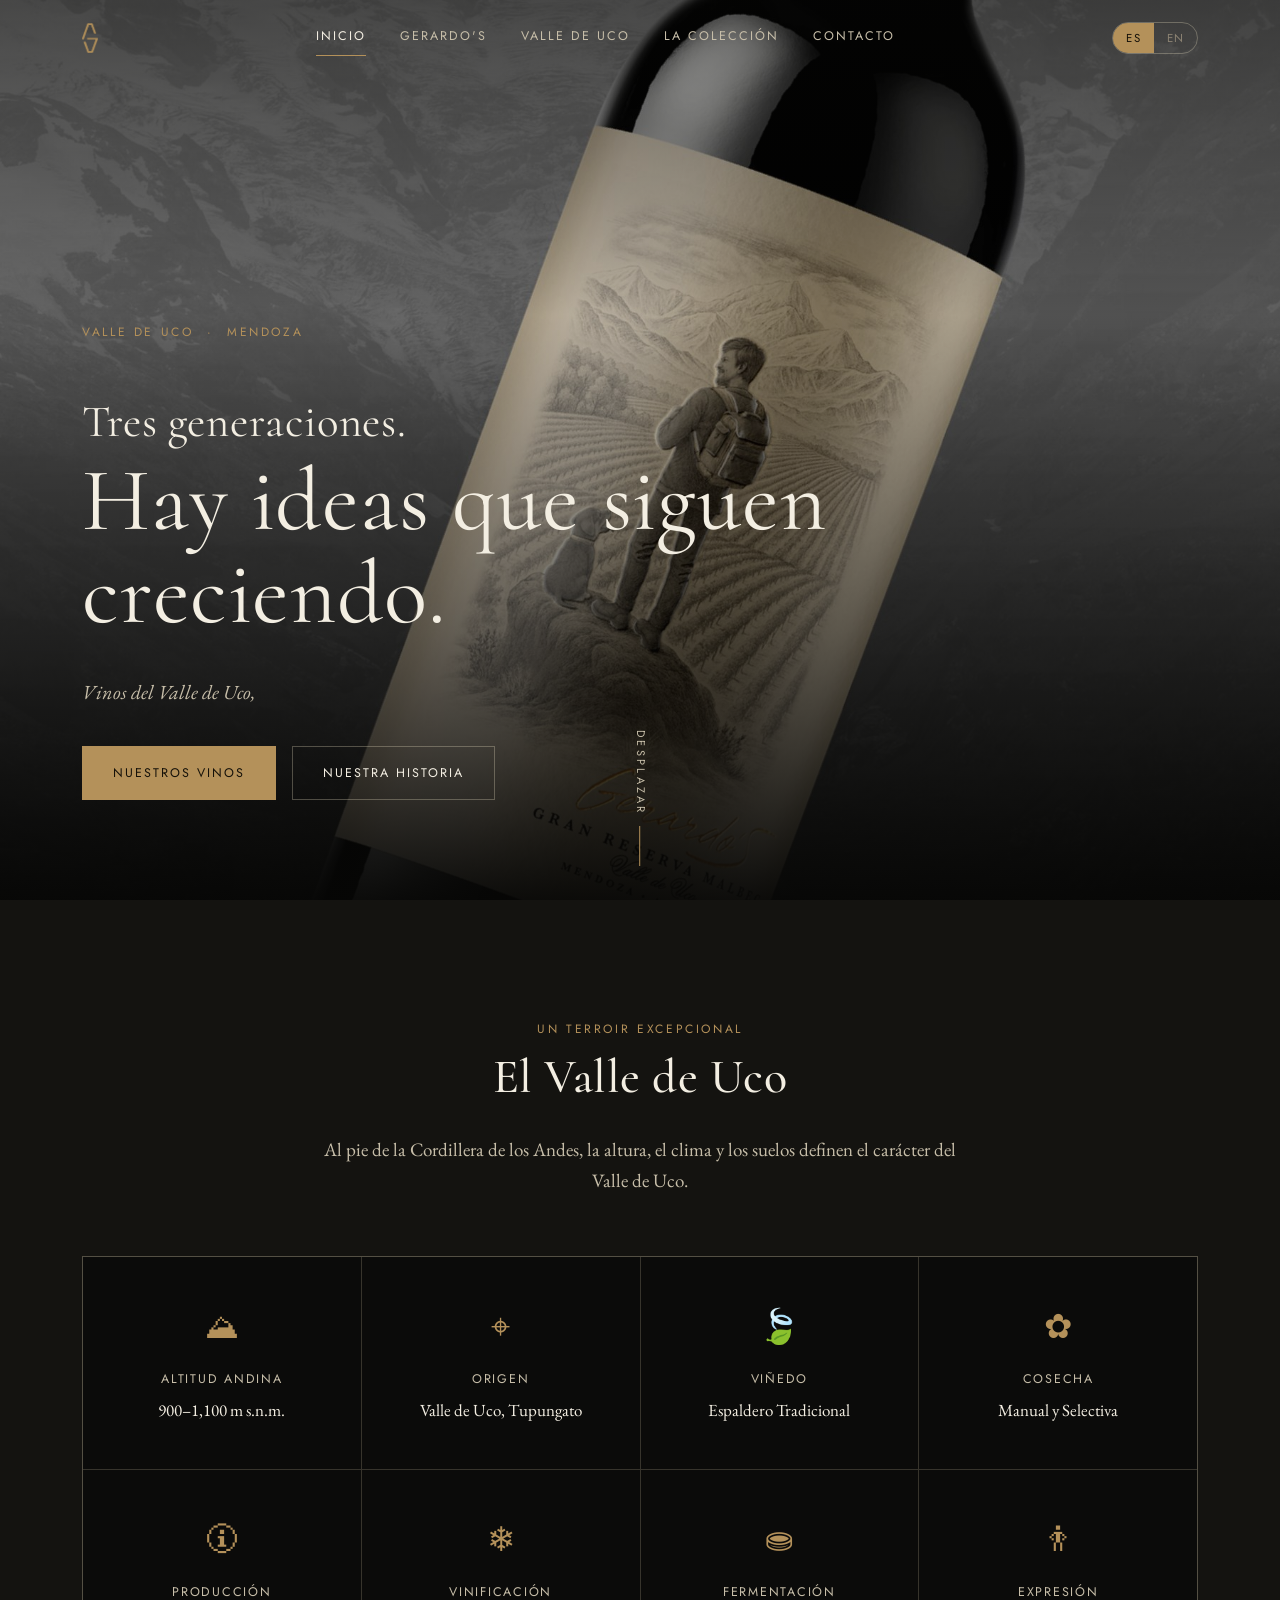
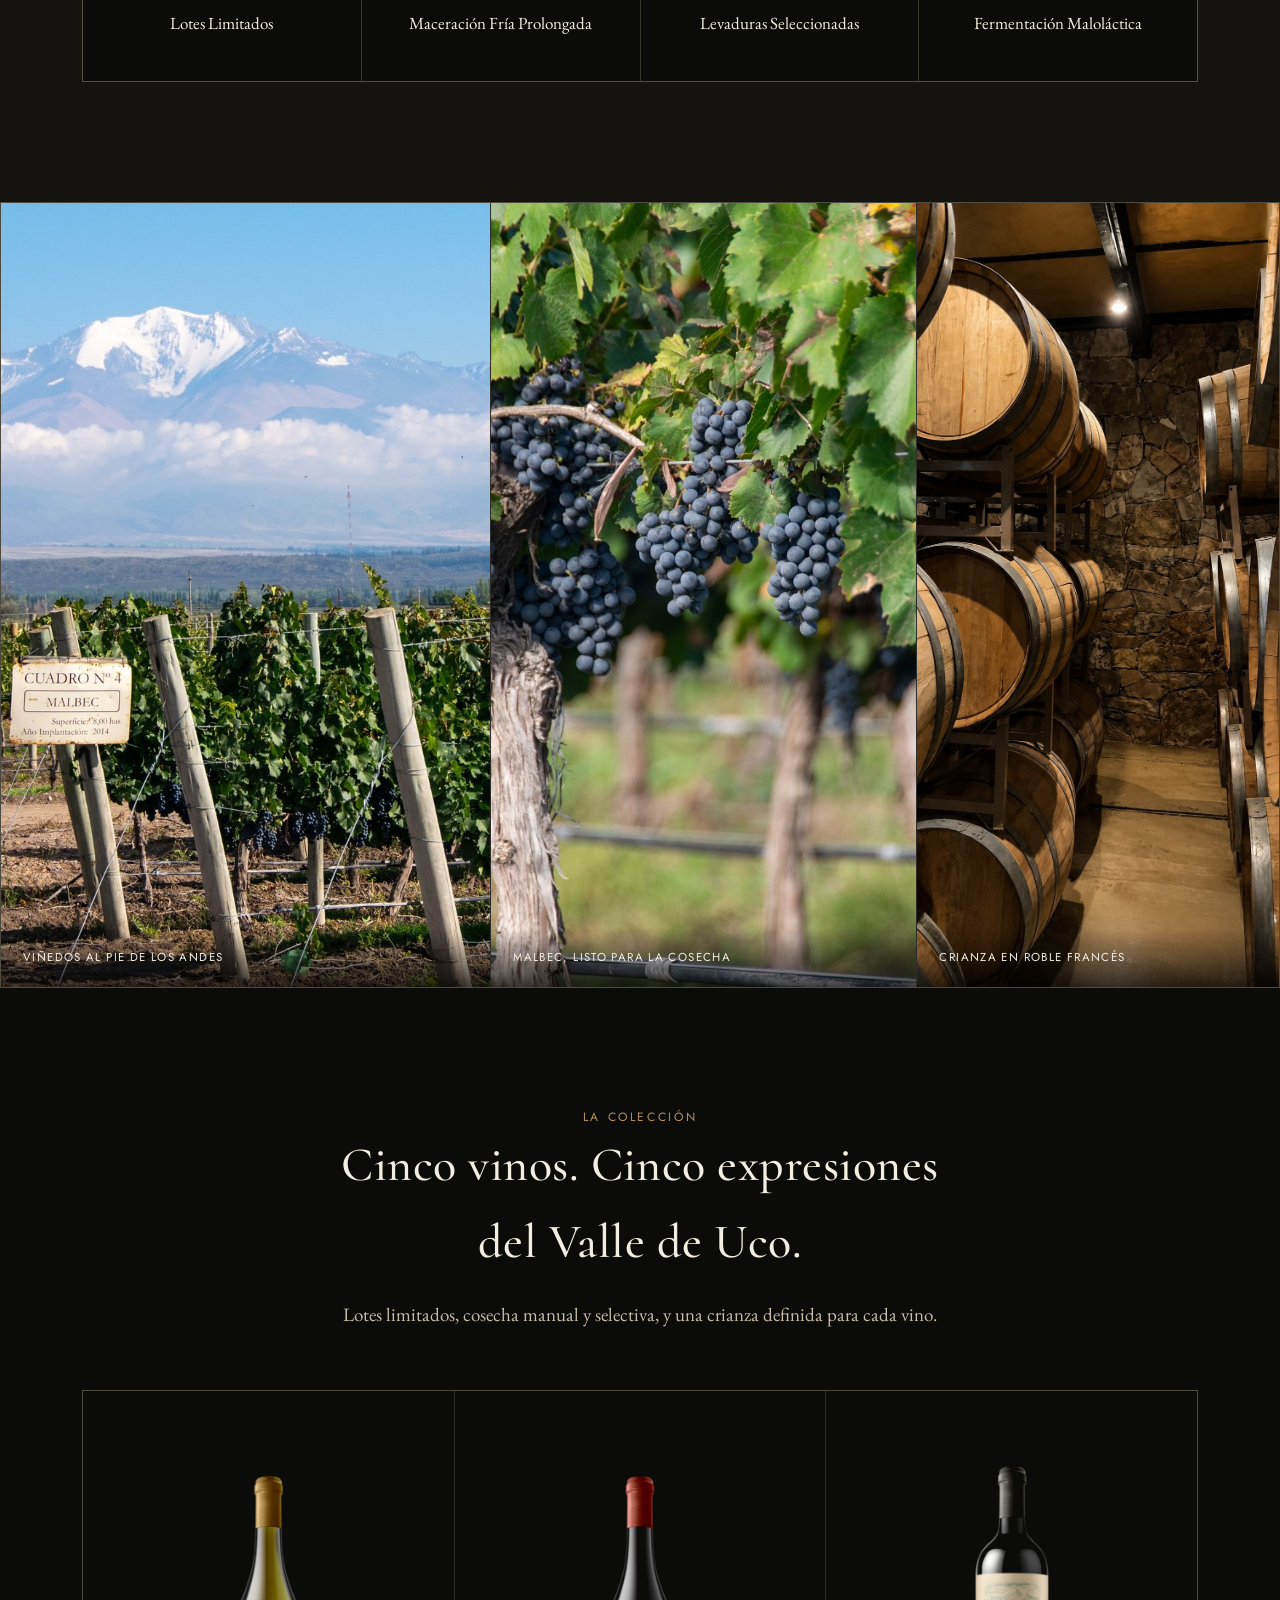
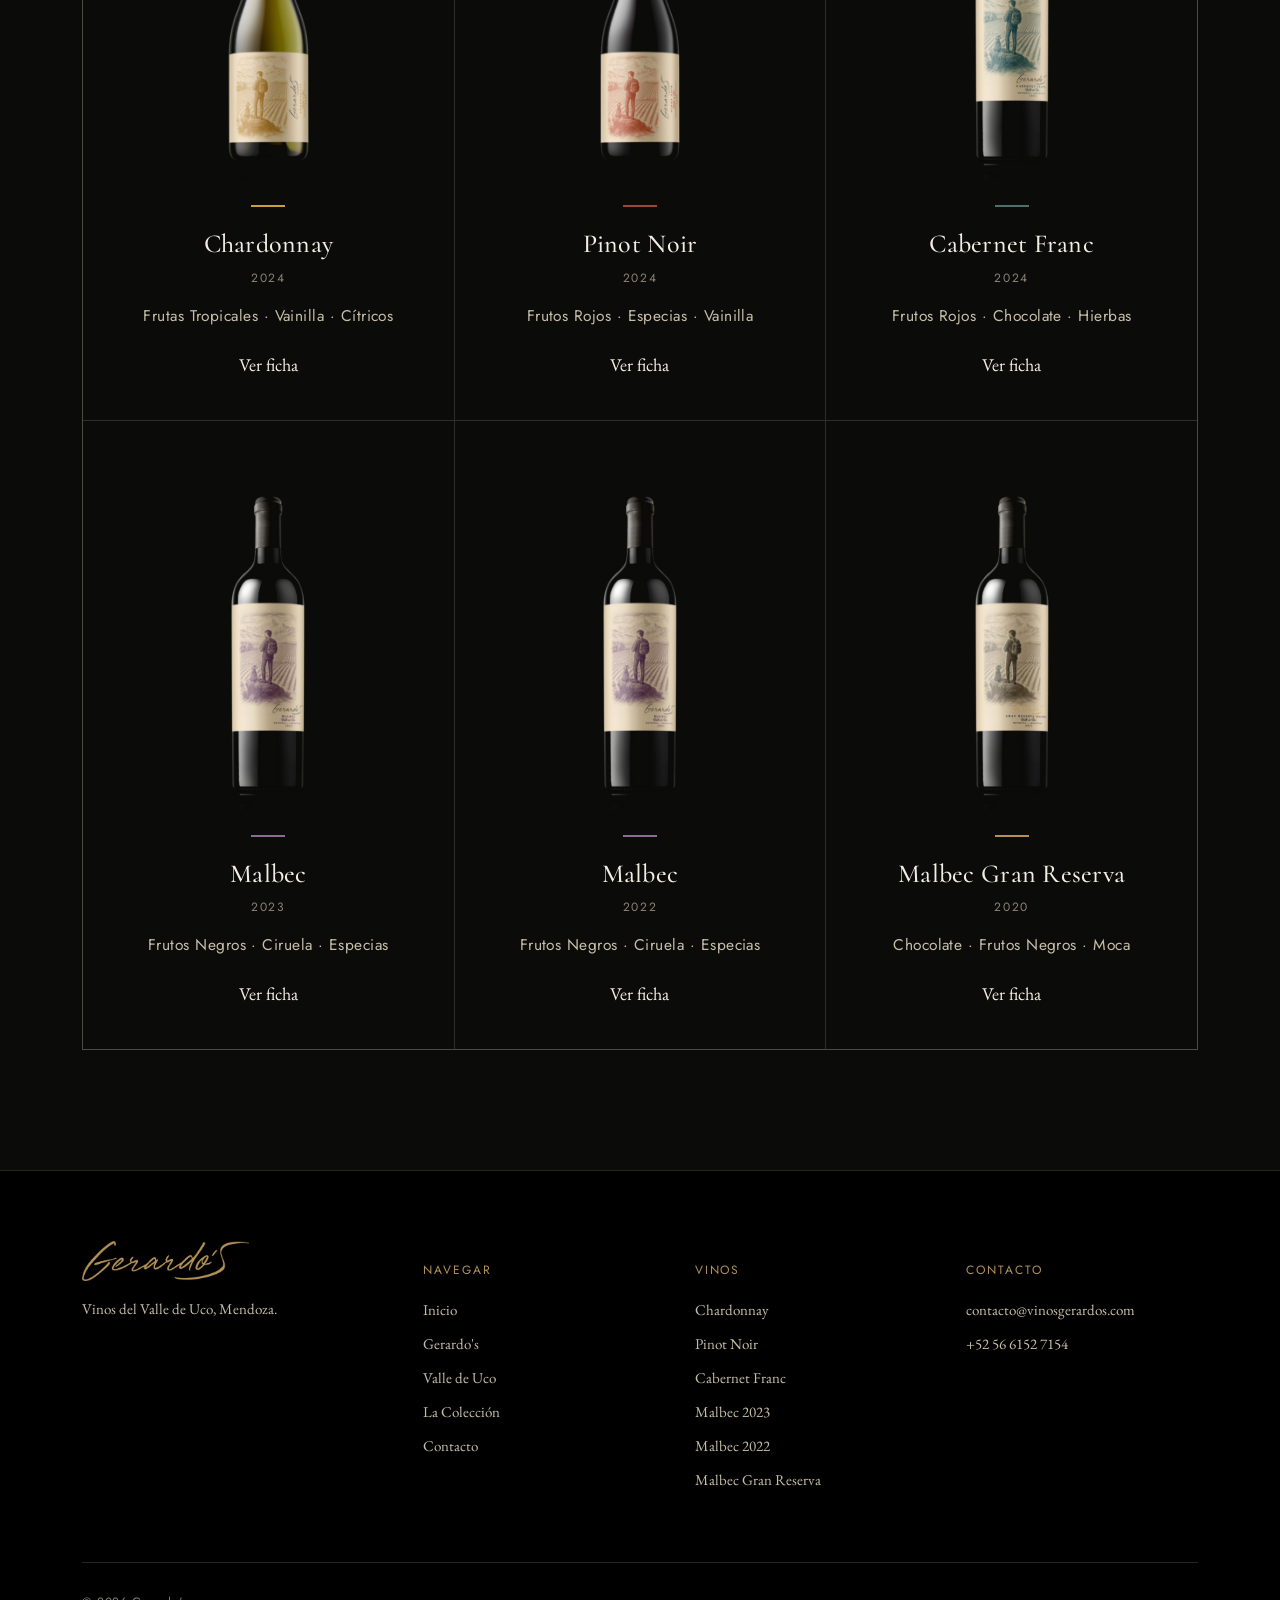
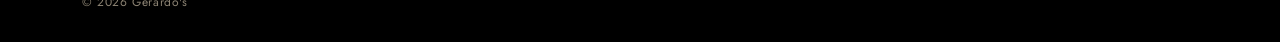
==== index.html @ 0a699796 "add shop" ====
<!DOCTYPE html>
<html lang="es" data-lang="es">
<head>
<meta charset="UTF-8">
<meta name="viewport" content="width=device-width, initial-scale=1.0">
<title data-title-es="Gerardo's — Vinos de Valle de Uco, Mendoza" data-title-en="Gerardo's — Uco Valley Wines, Mendoza">Gerardo's — Vinos de Valle de Uco, Mendoza</title>
<meta name="description" content="Gerardo's — vinos de alta gama del Valle de Uco, Mendoza, Argentina. Tres generaciones, una misma tierra.">
<link rel="preconnect" href="https://fonts.googleapis.com">
<link rel="stylesheet" href="assets/css/style.css">
</head>
<body>

<header class="site-header">
  <div class="container">
    <a href="index.html" class="brand">
      <img src="assets/img/logo_mark_gold.png" alt="Gerardo's" class="brand-mark">
    </a>
    <nav class="primary">
      <a href="index.html" class="active" data-es>Inicio</a><a href="index.html" class="active" data-en>Home</a>
      <a href="historia.html" data-es>Gerardo's</a><a href="historia.html" data-en>Gerardo's</a>
      <a href="index.html#valle-de-uco" data-es>Valle de Uco</a><a href="index.html#valle-de-uco" data-en>Uco Valley</a>
      <a href="vinos.html" data-es>La Colecci&oacute;n</a><a href="vinos.html" data-en>The Collection</a>
      <a href="contacto.html" data-es>Contacto</a><a href="contacto.html" data-en>Contact</a>
    </nav>
    <div class="nav-right">
      <div class="lang-toggle">
        <button data-set="es">ES</button>
        <button data-set="en">EN</button>
      </div>
      <button class="menu-toggle" aria-label="Menu">&#9776;</button>
    </div>
  </div>
</header>

<section class="hero">
  <img class="hero-bg" src="assets/img/hero_bottle.jpg" alt="Gerardo's Gran Reserva Malbec, Valle de Uco">
  <div class="container hero-content">
    <div class="eyebrow">Valle de Uco &nbsp;&middot;&nbsp; Mendoza</div>
    <h1 data-es><span class="h1-lead">Tres generaciones.</span><br>Hay ideas que siguen creciendo.</h1>
    <h1 data-en><span class="h1-lead">Three generations.</span><br>Ideas that Live On.</h1>
    <p class="lede" data-es>Vinos del Valle de Uco,</p>
    <p class="lede" data-en>Wines from the Uco Valley, shaped at the foot of the Andes.</p>
    <div class="hero-actions">
      <a href="vinos.html" class="btn btn-gold"><span data-es>Nuestros Vinos</span><span data-en>Our Wines</span></a>
      <a href="historia.html" class="btn"><span data-es>Nuestra Historia</span><span data-en>Our Story</span></a>
    </div>
  </div>
  <div class="scroll-cue" data-es>Desplazar</div>
  <div class="scroll-cue" data-en>Scroll</div>
</section>

<section class="dark-panel section-pad" id="valle-de-uco">
  <div class="container">
    <div class="section-head reveal">
      <div class="eyebrow" data-es>Un terroir excepcional</div>
      <div class="eyebrow" data-en>An exceptional terroir</div>
      <h2 data-es>El Valle de Uco</h2>
      <h2 data-en>The Uco Valley</h2>
      <p data-es>Al pie de la Cordillera de los Andes, la altura, el clima y los suelos definen el car&aacute;cter del Valle de Uco.</p>
      <p data-en>At the foot of the Andes, altitude, climate, and soil define the character of the Uco Valley.</p>
    </div>
    <div class="terroir-grid reveal">
      <div class="terroir-item">
        <div class="ic">&#9968;</div>
        <h4 data-es>Altitud Andina</h4><h4 data-en>Altitude</h4>
        <p>900&ndash;1,100 <span data-es>m s.n.m.</span><span data-en>m a.s.l.</span></p>
      </div>
      <div class="terroir-item">
        <div class="ic">&#8982;</div>
        <h4 data-es>Origen</h4><h4 data-en>Origin</h4>
        <p>Valle de Uco, Tupungato</p>
      </div>
      <div class="terroir-item">
        <div class="ic">&#127811;</div>
        <h4 data-es>Vi&ntilde;edo</h4><h4 data-en>Vineyard</h4>
        <p data-es>Espaldero Tradicional</p><p data-en>Traditional Trellis</p>
      </div>
      <div class="terroir-item">
        <div class="ic">&#10047;</div>
        <h4 data-es>Cosecha</h4><h4 data-en>Harvest</h4>
        <p data-es>Manual y Selectiva</p><p data-en>Hand Harvested Single vineyard</p>
      </div>
      <div class="terroir-item">
        <div class="ic">&#128712;</div>
        <h4 data-es>Producci&oacute;n</h4><h4 data-en>Production</h4>
        <p data-es>Lotes Limitados</p><p data-en>Limited Production</p>
      </div>
      <div class="terroir-item">
        <div class="ic">&#10052;</div>
        <h4 data-es>Vinificaci&oacute;n</h4><h4 data-en>Vinification</h4>
        <p data-es>Maceraci&oacute;n Fr&iacute;a Prolongada</p><p data-en>Extended Cold Maceration</p>
      </div>
      <div class="terroir-item">
        <div class="ic">&#9922;</div>
        <h4 data-es>Fermentaci&oacute;n</h4><h4 data-en>Fermentation</h4>
        <p data-es>Levaduras Seleccionadas</p><p data-en>Selected Yeasts</p>
      </div>
      <div class="terroir-item">
        <div class="ic">&#128713;</div>
        <h4 data-es>Expresi&oacute;n</h4><h4 data-en>Winemaking</h4>
        <p data-es>Fermentaci&oacute;n Malol&aacute;ctica</p><p data-en>Full Malolactic Fermentation</p>
      </div>
    </div>
  </div>
</section>

<section class="gallery-strip reveal">
  <figure>
    <img src="assets/img/gallery_vineyard.jpg" alt="Viñedos al pie de los Andes, Gerardo's">
    <figcaption data-es>Vi&ntilde;edos al pie de los Andes</figcaption>
    <figcaption data-en>Vineyards at the foot of the Andes</figcaption>
  </figure>
  <figure>
    <img src="assets/img/vineyard_grapes.jpg" alt="Malbec, listo para la cosecha, Gerardo's">
    <figcaption data-es>Malbec, listo para la cosecha</figcaption>
    <figcaption data-en>Malbec, ready for harvest</figcaption>
  </figure>
  <figure>
    <img src="assets/img/gallery_barrels.jpg" alt="Crianza en roble francés, Gerardo's">
    <figcaption data-es>Crianza en roble franc&eacute;s</figcaption>
    <figcaption data-en>Aged in French oak</figcaption>
  </figure>
</section>

<section class="section-pad">
  <div class="container">
    <div class="section-head reveal">
      <div class="eyebrow" data-es>La colecci&oacute;n</div>
      <div class="eyebrow" data-en>The collection</div>
      <h2 data-es>Cinco vinos. Cinco expresiones del Valle de Uco.</h2>
      <h2 data-en>Five wines. Five expressions of the Uco Valley.</h2>
      <p data-es>Lotes limitados, cosecha manual y selectiva, y una crianza definida para cada vino.</p>
      <p data-en>Limited lots, hand-selected harvest, and aging defined for each wine.</p>
    </div>

    <div class="wine-grid reveal">
      <a href="chardonnay.html" class="wine-card">
        <img src="assets/img/bottle_chardonnay.jpg" alt="Chardonnay">
        <div class="accent" style="background:var(--chardonnay);"></div>
        <h3>Chardonnay</h3>
        <div class="vintage">2024</div>
        <p class="notes" data-es>Frutas Tropicales &middot; Vainilla &middot; C&iacute;tricos</p>
        <p class="notes" data-en>Tropical Fruits &middot; Vanilla &middot; Citrus</p>
        <span class="link" data-es>Ver ficha</span><span class="link" data-en>View wine</span>
      </a>
      <a href="pinot-noir.html" class="wine-card">
        <img src="assets/img/bottle_pinot.jpg" alt="Pinot Noir">
        <div class="accent" style="background:var(--pinot);"></div>
        <h3>Pinot Noir</h3>
        <div class="vintage">2024</div>
        <p class="notes" data-es>Frutos Rojos &middot; Especias &middot; Vainilla</p>
        <p class="notes" data-en>Red Fruits &middot; Spice &middot; Vanilla</p>
        <span class="link" data-es>Ver ficha</span><span class="link" data-en>View wine</span>
      </a>
      <a href="cabernet-franc.html" class="wine-card">
        <img src="assets/img/bottle_cabfranc.jpg" alt="Cabernet Franc">
        <div class="accent" style="background:var(--cabfranc);"></div>
        <h3>Cabernet Franc</h3>
        <div class="vintage">2024</div>
        <p class="notes" data-es>Frutos Rojos &middot; Chocolate &middot; Hierbas</p>
        <p class="notes" data-en>Red Fruits &middot; Chocolate &middot; Herbs</p>
        <span class="link" data-es>Ver ficha</span><span class="link" data-en>View wine</span>
      </a>
      <a href="malbec.html" class="wine-card">
        <img src="assets/img/bottle_malbec.jpg" alt="Malbec">
        <div class="accent" style="background:var(--malbec);"></div>
        <h3>Malbec</h3>
        <div class="vintage">2023</div>
        <p class="notes" data-es>Frutos Negros &middot; Ciruela &middot; Especias</p>
        <p class="notes" data-en>Dark Fruit &middot; Plum &middot; Spice</p>
        <span class="link" data-es>Ver ficha</span><span class="link" data-en>View wine</span>
      </a>
      <a href="malbec-2022.html" class="wine-card">
        <img src="assets/img/bottle_malbec.jpg" alt="Malbec 2022">
        <div class="accent" style="background:var(--malbec);"></div>
        <h3>Malbec</h3>
        <div class="vintage">2022</div>
        <p class="notes" data-es>Frutos Negros &middot; Ciruela &middot; Especias</p>
        <p class="notes" data-en>Dark Fruit &middot; Plum &middot; Spice</p>
        <span class="link" data-es>Ver ficha</span><span class="link" data-en>View wine</span>
      </a>
      <a href="malbec-gran-reserva.html" class="wine-card">
        <img src="assets/img/bottle_granreserva.jpg" alt="Malbec Gran Reserva">
        <div class="accent" style="background:var(--granreserva);"></div>
        <h3>Malbec Gran Reserva</h3>
        <div class="vintage">2020</div>
        <p class="notes" data-es>Chocolate &middot; Frutos Negros &middot; Moca</p>
        <p class="notes" data-en>Chocolate &middot; Dark Fruit &middot; Mocha</p>
        <span class="link" data-es>Ver ficha</span><span class="link" data-en>View wine</span>
      </a>
    </div>
  </div>
</section>

<footer>
  <div class="container">
    <div class="footer-grid">
      <div>
        <div class="footer-brand"><img src="assets/img/logo_wordmark_gold.png" alt="Gerardo's"></div>
        <p data-es>Vinos del Valle de Uco, Mendoza.</p>
        <p data-en>Wines from the Uco Valley, Mendoza.</p>
      </div>
      <div>
        <h5 data-es>Navegar</h5><h5 data-en>Navigate</h5>
        <a href="index.html" data-es>Inicio</a><a href="index.html" data-en>Home</a>
        <a href="historia.html" data-es>Gerardo's</a><a href="historia.html" data-en>Gerardo's</a>
        <a href="index.html#valle-de-uco" data-es>Valle de Uco</a><a href="index.html#valle-de-uco" data-en>Uco Valley</a>
        <a href="vinos.html" data-es>La Colecci&oacute;n</a><a href="vinos.html" data-en>The Collection</a>
        <a href="contacto.html" data-es>Contacto</a><a href="contacto.html" data-en>Contact</a>
      </div>
      <div>
        <h5 data-es>Vinos</h5><h5 data-en>Wines</h5>
        <a href="chardonnay.html">Chardonnay</a>
        <a href="pinot-noir.html">Pinot Noir</a>
        <a href="cabernet-franc.html">Cabernet Franc</a>
        <a href="malbec.html">Malbec 2023</a>
        <a href="malbec-2022.html">Malbec 2022</a>
        <a href="malbec-gran-reserva.html">Malbec Gran Reserva</a>
      </div>
      <div>
        <h5 data-es>Contacto</h5><h5 data-en>Contact</h5>
        <a href="mailto:contacto@vinosgerardos.com">contacto@vinosgerardos.com</a>
        <a href="tel:+525661527154">+52 56 6152 7154</a>
      </div>
    </div>
    <div class="footer-bottom">
      <span data-es>&copy; 2026 Gerardo's</span>
      <span data-en>&copy; 2026 Gerardo's</span>
    </div>
  </div>
</footer>

<script src="assets/js/main.js"></script>
</body>
</html>
---- assets/css/style.css ----
/* ============================================================
   GERARDO'S — stylesheet
   Tokens
   Background   #0B0B0A  (warm near-black)
   Panel        #141310  (raised panel / cards)
   Line         rgba(232,220,192,.16)
   Cream label  #E9DEC2
   Text hi      #F3EEE2
   Text mid     #C7BEA9
   Text low     #8B8272
   Gold accent  #B4915A
   Varietal accents:
     malbec      #8A6C93
     cabfranc    #4F6F6C
     granreserva #8C8672
     pinot       #9B4638
     chardonnay  #C7A233
   ============================================================ */

@import url('https://fonts.googleapis.com/css2?family=Cormorant:ital,wght@0,300;0,400;0,500;0,600;1,400&family=Cormorant+SC:wght@500;600&family=EB+Garamond:ital,wght@0,400;0,500;1,400&family=Jost:wght@300;400;500&display=swap');

:root{
  --bg:#0B0B0A;
  --panel:#141310;
  --panel-2:#1B1914;
  --line: rgba(232,220,192,.16);
  --line-strong: rgba(232,220,192,.30);
  --cream:#E9DEC2;
  --hi:#F3EEE2;
  --mid:#C7BEA9;
  --low:#8B8272;
  --gold:#B4915A;
  --gold-soft: rgba(180,145,90,.35);

  --malbec:#8A6C93;
  --cabfranc:#4F6F6C;
  --granreserva:#B4915A;
  --pinot:#9B4638;
  --chardonnay:#C7A233;

  --display: 'Cormorant', serif;
  --display-sc: 'Cormorant SC', serif;
  --body: 'EB Garamond', serif;
  --utility: 'Jost', sans-serif;

  --maxw: 1180px;
}

*{box-sizing:border-box;}
html{scroll-behavior:smooth;overflow-x:hidden;width:100%;}
body{
  margin:0;
  background:var(--bg);
  color:var(--hi);
  font-family:var(--body);
  font-size:18px;
  line-height:1.6;
  -webkit-font-smoothing:antialiased;
  overflow-x:hidden;
  width:100%;
  position:relative;
}
img{max-width:100%;display:block;}
a{color:inherit;text-decoration:none;}
h1,h2,h3,h4{
  font-family:var(--display);
  font-weight:500;
  margin:0 0 .4em;
  letter-spacing:.01em;
}
p{margin:0 0 1em;}
.container{max-width:var(--maxw);margin:0 auto;padding:0 32px;}

/* ---------- language toggling ---------- */
[data-en]{display:none !important;}
html[data-lang="en"] [data-es]{display:none !important;}
html[data-lang="en"] p[data-en],
html[data-lang="en"] div[data-en],
html[data-lang="en"] h1[data-en],
html[data-lang="en"] h2[data-en],
html[data-lang="en"] h3[data-en],
html[data-lang="en"] h4[data-en],
html[data-lang="en"] h5[data-en],
html[data-lang="en"] blockquote[data-en],
html[data-lang="en"] figcaption[data-en],
html[data-lang="en"] li[data-en]{display:block !important;}
html[data-lang="en"] span[data-en],
html[data-lang="en"] a[data-en],
html[data-lang="en"] cite[data-en],
html[data-lang="en"] label[data-en],
html[data-lang="en"] strong[data-en]{display:inline !important;}
html[data-lang="en"] td[data-en],
html[data-lang="en"] th[data-en]{display:table-cell !important;}
html[data-lang="en"] .footer-grid a[data-en]{display:block !important;}

/* ---------- utility ---------- */
.eyebrow{
  font-family:var(--utility);
  text-transform:uppercase;
  letter-spacing:.22em;
  font-size:12px;
  color:var(--gold);
  font-weight:400;
}
.hairline{height:1px;background:var(--line);border:0;margin:28px 0;}
.gold-line{height:1px;background:linear-gradient(90deg,transparent,var(--gold-soft),transparent);border:0;}
.center{text-align:center;}
.btn{
  display:inline-flex;align-items:center;gap:10px;
  font-family:var(--utility);
  text-transform:uppercase;
  letter-spacing:.16em;
  font-size:12.5px;
  padding:16px 30px;
  border:1px solid var(--line-strong);
  color:var(--hi);
  transition:all .35s ease;
  white-space:nowrap;
}
.btn:hover{border-color:var(--gold);color:var(--gold);}
.btn-gold{
  background:var(--gold);
  border-color:var(--gold);
  color:#151109;
}
.btn-gold:hover{background:transparent;color:var(--gold);}
.mark{width:16px;height:auto;opacity:.8;}

/* ---------- nav ---------- */
.site-header{
  position:fixed;top:0;left:0;right:0;z-index:100;
  padding:22px 0;
  transition:background .4s ease, padding .4s ease, border-color .4s ease;
  border-bottom:1px solid transparent;
}
.site-header.solid{
  background:rgba(11,11,10,.92);
  backdrop-filter: blur(10px);
  padding:14px 0;
  border-bottom:1px solid var(--line);
}
.site-header .container{display:flex;align-items:center;justify-content:space-between;gap:24px;}
.brand{display:flex;align-items:center;gap:12px;}
.brand img{height:30px;width:auto;}
.brand .wordmark{height:30px;}
.nav-mark{height:26px;width:auto;opacity:.95;margin-left:10px;}
.brand-mark{height:28px;width:auto;opacity:.95;}
nav.primary{display:flex;align-items:center;gap:34px;}
nav.primary a{
  font-family:var(--utility);
  font-size:12.5px;
  text-transform:uppercase;
  letter-spacing:.16em;
  color:var(--mid);
  position:relative;
  padding-bottom:4px;
}
nav.primary a:hover, nav.primary a.active{color:var(--hi);}
nav.primary a.active::after{
  content:"";position:absolute;left:0;right:0;bottom:-6px;height:1px;background:var(--gold);
}
.nav-right{display:flex;align-items:center;gap:22px;}
.lang-toggle{
  display:flex;align-items:center;font-family:var(--utility);
  font-size:11.5px;letter-spacing:.1em;color:var(--low);border:1px solid var(--line-strong);
  border-radius:20px;overflow:hidden;
}
.lang-toggle button{
  background:none;border:0;color:var(--low);padding:7px 13px;cursor:pointer;font-family:var(--utility);
  font-size:11.5px;letter-spacing:.1em;transition:all .3s;
}
.lang-toggle button.active{background:var(--gold);color:#151109;}
.menu-toggle{display:none;background:none;border:0;color:var(--hi);font-size:22px;cursor:pointer;}

@media (max-width:920px){
  nav.primary{
    position:fixed;top:0;right:0;height:100vh;width:78vw;max-width:340px;
    background:#0e0d0b;border-left:1px solid var(--line);
    flex-direction:column;align-items:flex-start;justify-content:center;gap:28px;
    padding:40px;transform:translateX(100%);transition:transform .45s ease;
  }
  nav.primary.open{transform:translateX(0);}
  .menu-toggle{display:block;}
}

/* ---------- hero ---------- */
.hero{
  position:relative;min-height:100vh;display:flex;align-items:flex-end;
  overflow:hidden;background:#000;
}
.story-flow{display:flex;gap:40px;align-items:flex-start;}
.story-flow .story-mark{height:56px;width:auto;flex-shrink:0;margin-top:6px;opacity:.9;}
@media (max-width:640px){.story-flow{flex-direction:column;gap:20px;}.story-flow .story-mark{height:40px;}}
.hero img.hero-bg{
  position:absolute;inset:0;width:100%;height:100%;object-fit:cover;object-position:60% center;
  opacity:.88;
}
@media (max-width:760px){
  .hero img.hero-bg{object-position:45% center;}
  .hero .container{padding-left:26px;padding-right:26px;}
}
.hero::after{
  content:"";position:absolute;inset:0;
  background:linear-gradient(180deg, rgba(6,6,5,.55) 0%, rgba(6,6,5,.15) 35%, rgba(6,6,5,.55) 70%, rgba(6,6,5,.96) 100%);
}
.hero-content{position:relative;z-index:2;padding-bottom:100px;width:100%;}
.hero-content .eyebrow{margin-bottom:18px;}
.hero-content h1{
  font-size:clamp(46px,7vw,92px);
  font-weight:400;
  color:var(--hi);
  max-width:820px;
  line-height:1.04;
}
.hero-content h1 .h1-lead{
  font-size:0.5em;
  display:inline-block;
  line-height:1.2;
}
.hero-content .lede{
  font-family:var(--body);font-style:italic;color:var(--mid);font-size:20px;max-width:480px;margin-top:18px;
}
.hero-actions{display:flex;gap:16px;margin-top:38px;flex-wrap:wrap;}
.scroll-cue{
  position:absolute;bottom:34px;left:50%;transform:translateX(-50%);z-index:2;
  writing-mode:vertical-rl;font-family:var(--utility);font-size:11px;letter-spacing:.3em;color:var(--mid);
  display:flex;align-items:center;gap:10px;text-transform:uppercase;
}
.scroll-cue::after{content:"";width:1px;height:40px;background:var(--gold);display:block;}
@media (max-width:760px){.scroll-cue{display:none;}}

/* ---------- sections ---------- */
section{position:relative;}
.section-pad{padding:120px 0;}
.section-pad-sm{padding:80px 0;}
.dark-panel{background:var(--panel);}
.section-head{max-width:640px;margin:0 auto 60px;text-align:center;}
.section-head h2{font-size:clamp(32px,4vw,48px);}
.section-head p{color:var(--mid);font-size:19px;}

/* intro / three generations strip */
.intro-strip{
  display:grid;grid-template-columns:1fr 1fr;gap:80px;align-items:center;
}
.intro-strip h2{font-size:clamp(30px,4vw,44px);margin-bottom:24px;}
.intro-strip p{color:var(--mid);font-size:19px;}
.intro-strip .num{font-family:var(--display-sc);color:var(--gold);font-size:14px;letter-spacing:.25em;}
@media (max-width:860px){.intro-strip{grid-template-columns:1fr;gap:40px;}}

/* terroir icon grid */
.terroir-grid{
  display:grid;grid-template-columns:repeat(4,1fr);gap:1px;background:var(--line);border:1px solid var(--line);
}
.terroir-item{
  background:var(--bg);padding:44px 26px;text-align:center;
}
.terroir-item .ic{font-family:var(--display);font-size:34px;color:var(--gold);margin-bottom:14px;}
.terroir-item h4{
  font-family:var(--utility);text-transform:uppercase;letter-spacing:.14em;font-size:12.5px;color:var(--mid);font-weight:400;margin-bottom:8px;
}
.terroir-item p{color:var(--hi);font-size:17px;margin:0;font-family:var(--body);}
@media (max-width:860px){.terroir-grid{grid-template-columns:repeat(2,1fr);}}

/* quote / philosophy block */
.quote-block{
  display:grid;grid-template-columns:.85fr 1.15fr;align-items:center;background:#000;
}
.quote-block img{height:100%;width:100%;object-fit:cover;object-position:top center;min-height:520px;}
.quote-block .qtext{padding:80px;}
.quote-block .qmark{font-family:var(--display);font-size:60px;color:var(--gold);line-height:1;margin-bottom:10px;}
.quote-block blockquote{
  font-family:var(--display);font-style:italic;font-weight:400;
  font-size:clamp(28px,3.4vw,42px);color:var(--hi);margin:0 0 20px;line-height:1.25;
}
.quote-block cite{font-family:var(--utility);font-style:normal;letter-spacing:.16em;text-transform:uppercase;font-size:12px;color:var(--gold);}
@media (max-width:860px){.quote-block{grid-template-columns:1fr;}.quote-block .qtext{padding:56px 30px;}.quote-block img{min-height:360px;}}

/* wine grid */
.wine-grid{display:grid;grid-template-columns:repeat(3,1fr);gap:1px;background:var(--line);border:1px solid var(--line);}
.wine-card{background:var(--bg);padding:48px 34px 40px;display:flex;flex-direction:column;align-items:center;text-align:center;transition:background .35s;}
.wine-card:hover{background:var(--panel);}
.wine-card img{height:340px;width:auto;object-fit:contain;margin-bottom:26px;transition:transform .5s ease;}
.wine-card:hover img{transform:translateY(-6px);}
.wine-card .accent{width:34px;height:2px;margin:0 auto 16px;}
.wine-card h3{font-size:26px;margin-bottom:4px;}
.wine-card .vintage{font-family:var(--utility);letter-spacing:.14em;color:var(--low);font-size:12px;text-transform:uppercase;margin-bottom:16px;}
.wine-card p.notes{color:var(--mid);font-size:15.5px;margin-bottom:22px;font-family:var(--utility);letter-spacing:.03em;}
.wine-card a.link{font-family:var(--utility);font-size:12px;letter-spacing:.16em;text-transform:uppercase;color:var(--gold);border-bottom:1px solid var(--gold-soft);padding-bottom:3px;}
@media (max-width:920px){.wine-grid{grid-template-columns:repeat(2,1fr);}}
@media (max-width:600px){.wine-grid{grid-template-columns:1fr;}}

/* footer */
footer{background:#000;border-top:1px solid var(--line);padding:70px 0 30px;}
.footer-grid{display:grid;grid-template-columns:1.3fr 1fr 1fr 1fr;gap:40px;margin-bottom:60px;}
.footer-grid h5{font-family:var(--utility);text-transform:uppercase;letter-spacing:.16em;font-size:12px;color:var(--gold);margin-bottom:18px;font-weight:400;}
.footer-grid a, .footer-grid p{color:var(--mid);font-size:15px;display:block;margin-bottom:10px;}
.footer-grid a:hover{color:var(--hi);}
.footer-bottom{
  display:flex;justify-content:space-between;align-items:center;padding-top:30px;border-top:1px solid var(--line);
  font-family:var(--utility);font-size:12px;letter-spacing:.05em;color:var(--low);flex-wrap:wrap;gap:14px;
}
.footer-brand{display:flex;align-items:center;gap:10px;margin-bottom:16px;}
.footer-brand img{height:40px;}
@media (max-width:860px){.footer-grid{grid-template-columns:1fr 1fr;}}

/* page hero (interior pages) */
.page-hero{
  padding:170px 0 70px;position:relative;
}
.page-hero .eyebrow{margin-bottom:14px;}
.page-hero h1{font-size:clamp(38px,6vw,64px);max-width:760px;}
.page-hero p.lede{color:var(--mid);font-size:19px;max-width:600px;margin-top:16px;}

/* historia page */
.story-layout{display:grid;grid-template-columns:.9fr 1.1fr;gap:70px;align-items:start;}
.story-layout figure{position:sticky;top:110px;}
.story-layout figure img{width:100%;}
.story-layout figcaption{font-family:var(--utility);font-size:12px;letter-spacing:.14em;text-transform:uppercase;color:var(--low);margin-top:14px;text-align:center;}
.story-text p{color:var(--mid);font-size:19px;}
.story-text p.lead{color:var(--hi);font-family:var(--display);font-style:italic;font-size:26px;line-height:1.4;}
@media (max-width:900px){.story-layout{grid-template-columns:1fr;}.story-layout figure{position:static;}}

.gen-timeline{display:grid;grid-template-columns:repeat(3,1fr);gap:1px;background:var(--line);border:1px solid var(--line);margin-top:20px;}
.gen-timeline div{background:var(--bg);padding:38px 28px;}
.gen-timeline .roman{font-family:var(--display-sc);color:var(--gold);font-size:16px;letter-spacing:.2em;margin-bottom:10px;}
.gen-timeline p{color:var(--mid);font-size:16.5px;margin:0;}
@media (max-width:760px){.gen-timeline{grid-template-columns:1fr;}}

/* wine detail page */
.wine-detail{display:grid;grid-template-columns:.9fr 1.1fr;gap:80px;align-items:start;}
.wine-detail .bottle-figure{position:sticky;top:120px;text-align:center;}
.wine-detail .bottle-figure img{max-height:74vh;margin:0 auto;}
.wd-accent{width:52px;height:2px;margin-bottom:22px;}
.wine-detail h1{font-size:clamp(38px,5vw,58px);margin-bottom:6px;}
.wine-detail .subtitle{font-family:var(--utility);letter-spacing:.14em;text-transform:uppercase;color:var(--low);font-size:13px;margin-bottom:30px;}
.spec-row{display:flex;justify-content:space-between;padding:16px 0;border-bottom:1px solid var(--line);font-family:var(--utility);font-size:14.5px;letter-spacing:.04em;}
.spec-row span:first-child{color:var(--low);text-transform:uppercase;letter-spacing:.12em;font-size:12px;}
.spec-row span:last-child{color:var(--hi);}
.tasting-chips{display:flex;gap:10px;flex-wrap:wrap;margin:26px 0 30px;}
.tasting-chips span{
  font-family:var(--utility);font-size:12px;letter-spacing:.08em;text-transform:uppercase;color:var(--hi);
  border:1px solid var(--line-strong);padding:8px 16px;
}
.wine-detail h4.block-label{
  font-family:var(--utility);text-transform:uppercase;letter-spacing:.16em;font-size:12.5px;color:var(--gold);margin:34px 0 12px;
}
.wine-detail p.desc{color:var(--mid);font-size:18.5px;}
.wd-actions{display:flex;gap:16px;margin-top:34px;flex-wrap:wrap;}
@media (max-width:900px){.wine-detail{grid-template-columns:1fr;}.wine-detail .bottle-figure{position:static;}}

.other-wines{padding:100px 0;}
.other-wines .strip{display:flex;gap:1px;background:var(--line);border:1px solid var(--line);overflow-x:auto;}
.other-wines .strip a{
  flex:1 0 160px;background:var(--bg);padding:30px 18px;text-align:center;color:var(--mid);
  font-family:var(--utility);font-size:12.5px;letter-spacing:.1em;text-transform:uppercase;transition:.3s;
}
.other-wines .strip a:hover{background:var(--panel);color:var(--hi);}
.other-wines .strip img{height:110px;margin:0 auto 14px;object-fit:contain;}

/* shop */
.shop-card{background:var(--bg);padding:40px 30px;text-align:center;}
.shop-card img{height:280px;margin:0 auto 22px;object-fit:contain;}
.shop-card h3{font-size:23px;margin-bottom:4px;}
.shop-card .price{font-family:var(--utility);color:var(--gold);letter-spacing:.06em;font-size:15px;margin-bottom:20px;}
@media (max-width:920px){.shop-grid{grid-template-columns:repeat(2,1fr);}}
@media (max-width:600px){.shop-grid{grid-template-columns:1fr;}}

.meli-note{
  background:var(--panel);border:1px solid var(--line);padding:26px 30px;font-size:15.5px;color:var(--mid);
  display:flex;gap:16px;align-items:flex-start;margin-top:50px;
}
.meli-note .mn-ic{color:var(--gold);font-family:var(--display);font-size:22px;}

/* vineyard gallery strip */
.gallery-strip{display:grid;grid-template-columns:1.15fr 1fr .85fr;gap:1px;background:var(--line);border:1px solid var(--line);}
.gallery-strip.single{grid-template-columns:1fr;}
.gallery-strip.single img{min-height:520px;}
.gallery-strip figure{margin:0;position:relative;overflow:hidden;background:#000;}
.gallery-strip img{width:100%;height:100%;object-fit:cover;min-height:360px;transition:transform .6s ease;}
.gallery-strip figure:hover img{transform:scale(1.04);}
.gallery-strip figcaption{
  position:absolute;left:0;right:0;bottom:0;padding:20px 22px;
  background:linear-gradient(0deg, rgba(0,0,0,.75), transparent);
  font-family:var(--utility);font-size:11.5px;letter-spacing:.12em;text-transform:uppercase;color:var(--hi);
}
@media (max-width:860px){.gallery-strip{grid-template-columns:1fr;}.gallery-strip img{min-height:300px;}}

/* full-bleed photo banner */
.photo-banner{position:relative;height:46vh;min-height:320px;overflow:hidden;background:#000;}
.photo-banner img{width:100%;height:100%;object-fit:cover;opacity:.85;}
.photo-banner .pb-caption{
  position:absolute;left:0;right:0;bottom:0;padding:34px 0;
  background:linear-gradient(0deg, rgba(6,6,5,.85), transparent);
}
.photo-banner .pb-caption .container{text-align:center;}
.photo-banner .pb-caption p{
  font-family:var(--display);font-style:italic;color:var(--hi);font-size:20px;margin:0;
}

/* contact page */
.contact-layout{display:grid;grid-template-columns:1fr 1fr;gap:70px;}
.contact-card{border:1px solid var(--line);padding:40px;}
.contact-card h4{font-family:var(--utility);text-transform:uppercase;letter-spacing:.14em;color:var(--gold);font-size:12.5px;margin-bottom:18px;}
.contact-card a, .contact-card p{color:var(--hi);font-size:19px;margin-bottom:10px;display:block;font-family:var(--display);}
.contact-card .addr{color:var(--mid);font-family:var(--body);font-size:16px;}
.field{margin-bottom:22px;}
.field label{
  display:block;font-family:var(--utility);text-transform:uppercase;letter-spacing:.12em;font-size:11.5px;color:var(--low);margin-bottom:8px;
}
.field input, .field textarea, .field select{
  width:100%;background:transparent;border:0;border-bottom:1px solid var(--line-strong);color:var(--hi);
  font-family:var(--body);font-size:17px;padding:10px 2px;
  -webkit-appearance:none;appearance:none;border-radius:0;
}
.field select{background-image:linear-gradient(45deg,transparent 50%,var(--mid) 50%),linear-gradient(135deg,var(--mid) 50%,transparent 50%);background-position:calc(100% - 6px) 18px,calc(100% - 1px) 18px;background-size:6px 6px;background-repeat:no-repeat;}
.field select option{background:var(--panel);color:var(--hi);}
.field input:focus, .field textarea:focus, .field select:focus{outline:0;border-color:var(--gold);}
@media (max-width:860px){.contact-layout{grid-template-columns:1fr;}}

/* order page */
.order-info-grid{display:grid;grid-template-columns:repeat(4,1fr);border:1px solid var(--line);}
.order-info-item{padding:34px 26px;border-right:1px solid var(--line);}
.order-info-item:last-child{border-right:0;}
.order-info-item .oi-ic{font-family:var(--display);font-size:32px;color:var(--gold);margin-bottom:10px;line-height:1;}
.order-info-item h4{font-family:var(--utility);text-transform:uppercase;letter-spacing:.14em;color:var(--gold);font-size:12px;margin-bottom:10px;}
.order-info-item p{color:var(--mid);font-size:15.5px;margin:0;}
@media (max-width:920px){.order-info-grid{grid-template-columns:1fr 1fr;}.order-info-item{border-bottom:1px solid var(--line);}}
@media (max-width:560px){.order-info-grid{grid-template-columns:1fr;}}

.order-h3{font-size:22px;margin-bottom:24px;}
.order-layout{display:grid;grid-template-columns:1.3fr 1fr;gap:70px;align-items:start;}
@media (max-width:980px){.order-layout{grid-template-columns:1fr;}}

.order-items{display:flex;flex-direction:column;gap:1px;background:var(--line);border:1px solid var(--line);margin-bottom:8px;}
.order-item{display:flex;align-items:center;gap:20px;background:var(--bg);padding:18px 20px;}
.order-item img{width:52px;height:78px;object-fit:contain;flex-shrink:0;}
.oi-info{flex:1;min-width:0;}
.oi-info h4{font-size:18px;margin-bottom:4px;}
.oi-price{color:var(--gold);font-family:var(--utility);font-size:13.5px;letter-spacing:.04em;}
.qty-stepper{display:flex;align-items:center;border:1px solid var(--line-strong);flex-shrink:0;}
.qty-btn{background:transparent;border:0;color:var(--hi);width:34px;height:34px;font-size:16px;cursor:pointer;font-family:var(--utility);transition:color .2s,background .2s;}
.qty-btn:hover{color:var(--gold);background:var(--panel);}
.qty-input{width:40px;text-align:center;background:transparent;border:0;border-left:1px solid var(--line-strong);border-right:1px solid var(--line-strong);color:var(--hi);font-family:var(--utility);font-size:15px;padding:8px 2px;-moz-appearance:textfield;}
.qty-input::-webkit-outer-spin-button,.qty-input::-webkit-inner-spin-button{-webkit-appearance:none;margin:0;}
@media (max-width:520px){.order-item{gap:12px;padding:14px;}.order-item img{width:38px;height:56px;}.oi-info h4{font-size:15.5px;}}

.order-summary{border:1px solid var(--line);padding:36px;position:sticky;top:110px;}
.summary-lines{margin-bottom:18px;min-height:24px;}
.summary-empty{color:var(--low);font-size:15px;font-style:italic;}
.summary-row{display:flex;justify-content:space-between;gap:10px;font-family:var(--utility);font-size:14px;color:var(--mid);padding:7px 0;}
.summary-row span:first-child{flex:1;}
.summary-total{color:var(--hi);font-size:16px;padding-top:14px;border-top:1px solid var(--line);margin-top:6px;}
.summary-total span{font-family:var(--display);font-size:22px;}
.min-warning{color:var(--gold);font-size:13px;font-family:var(--utility);margin:16px 0 0;display:none;}
.order-actions{margin-top:26px;}
.order-actions .btn[disabled]{opacity:.35;cursor:not-allowed;pointer-events:none;}
.order-fine{color:var(--low);font-size:13px;margin-top:18px;margin-bottom:0;line-height:1.5;}

/* fade-in on scroll */
.reveal{opacity:0;transform:translateY(24px);transition:opacity .9s ease, transform .9s ease;}
.reveal.in{opacity:1;transform:translateY(0);}

::selection{background:var(--gold);color:#151109;}
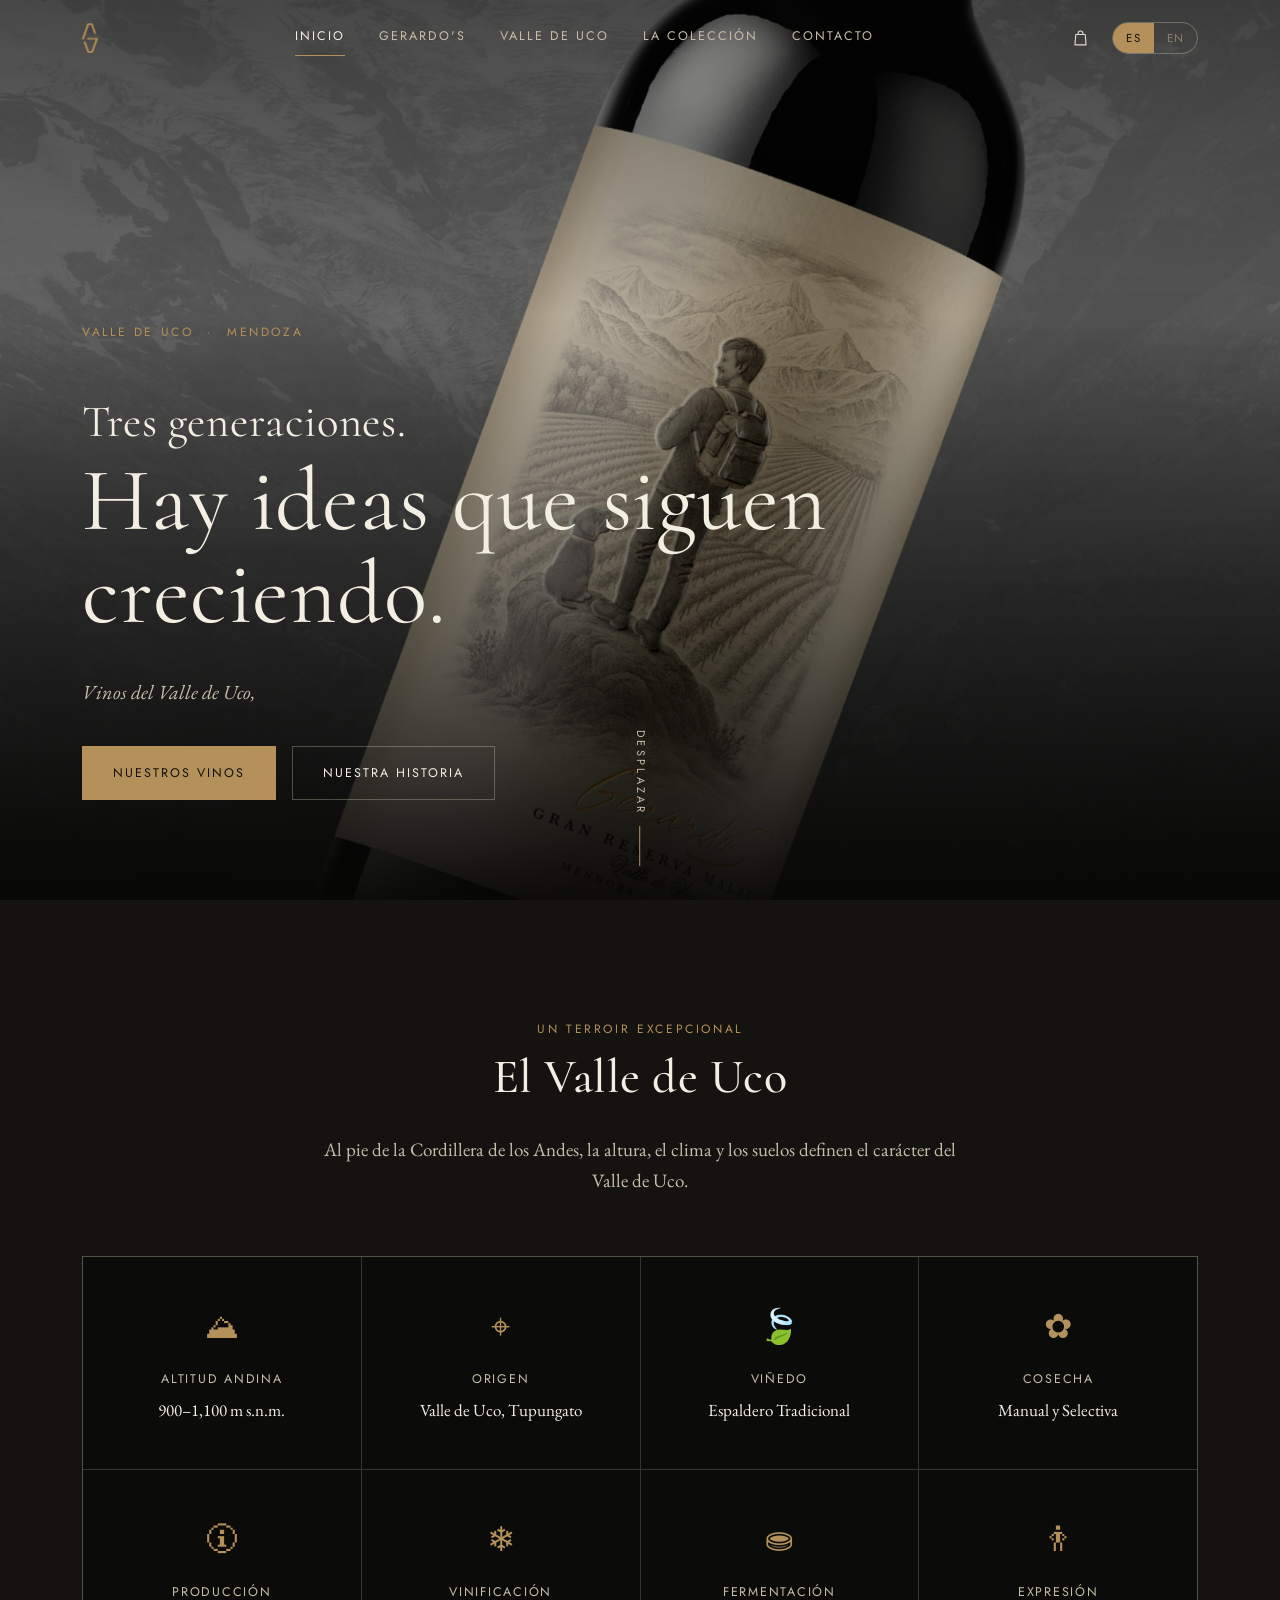
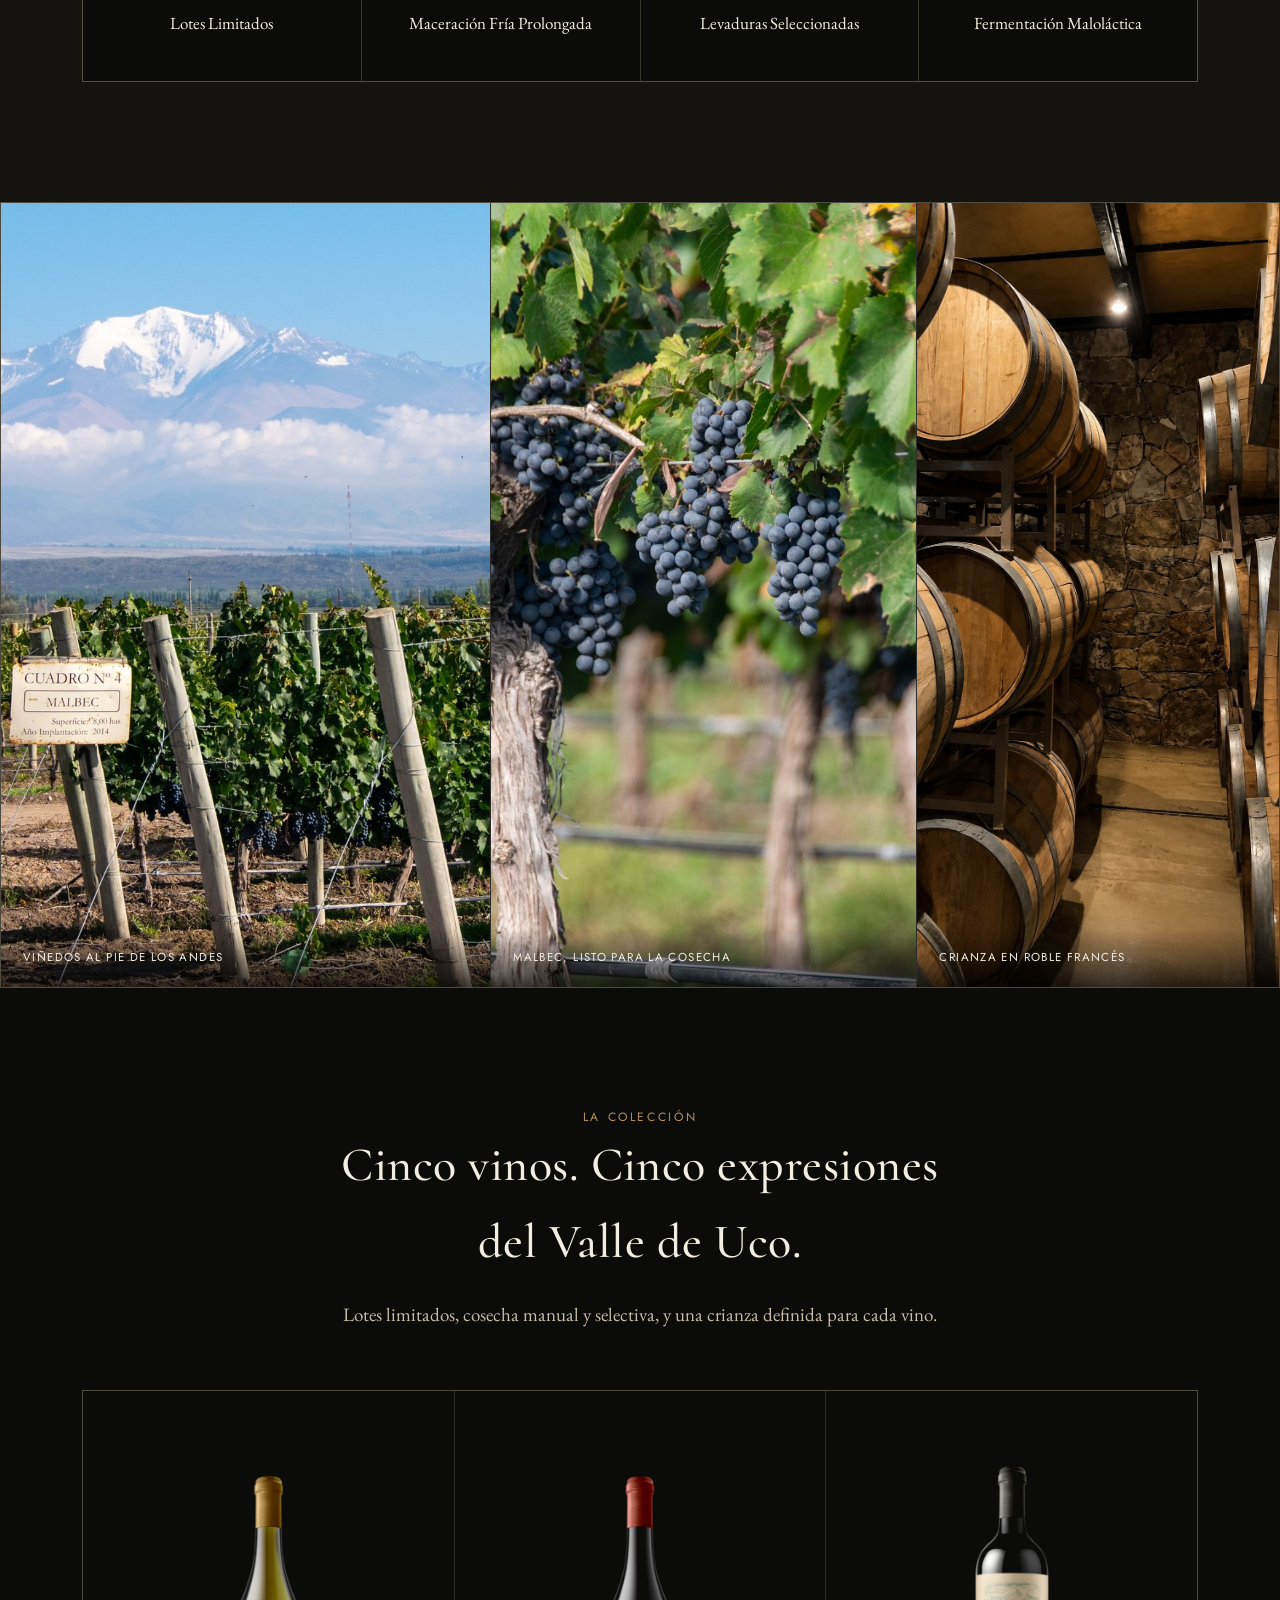
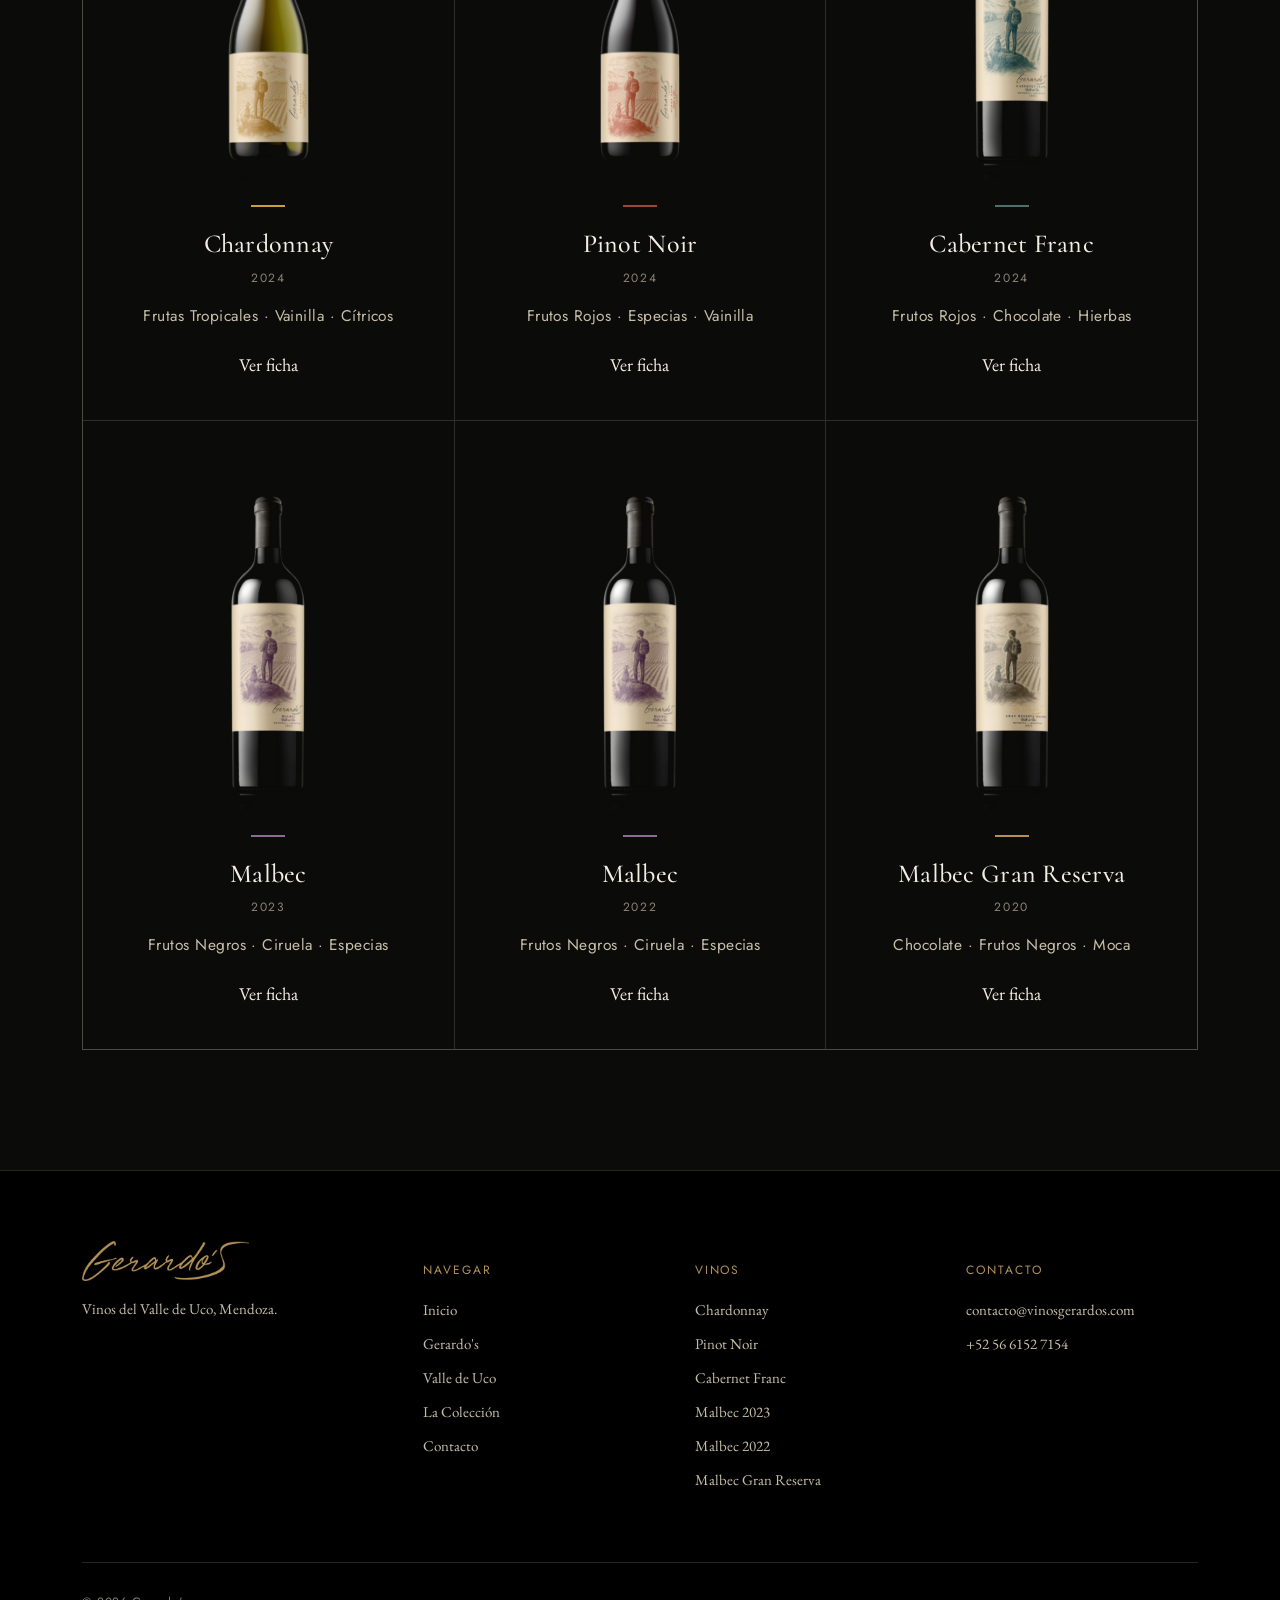
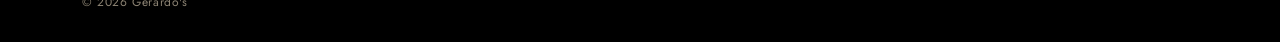
==== commit 2d7b9407: "resumenpago-cambio" ====
--- a/index.html
+++ b/index.html
@@ -23,6 +23,7 @@
       <a href="contacto.html" data-es>Contacto</a><a href="contacto.html" data-en>Contact</a>
     </nav>
     <div class="nav-right">
+      <a class="nav-shop" href="pedido.html" aria-label="Shop / Tienda"><svg viewBox="0 0 24 24" aria-hidden="true"><path d="M6 7h12l1 13H5L6 7z"/><path d="M9 7V5.5a3 3 0 0 1 6 0V7"/></svg></a>
       <div class="lang-toggle">
         <button data-set="es">ES</button>
         <button data-set="en">EN</button>
--- a/assets/css/style.css
+++ b/assets/css/style.css
@@ -461,3 +461,8 @@
 .reveal.in{opacity:1;transform:translateY(0);}
 
 ::selection{background:var(--gold);color:#151109;}
+
+/* ---------- nav shop icon ---------- */
+.nav-shop{display:flex;align-items:center;justify-content:center;color:var(--hi);transition:color .25s ease,opacity .25s ease;opacity:.9;}
+.nav-shop:hover{color:var(--gold);opacity:1;}
+.nav-shop svg{width:19px;height:19px;stroke:currentColor;fill:none;stroke-width:1.4;stroke-linecap:round;stroke-linejoin:round;}
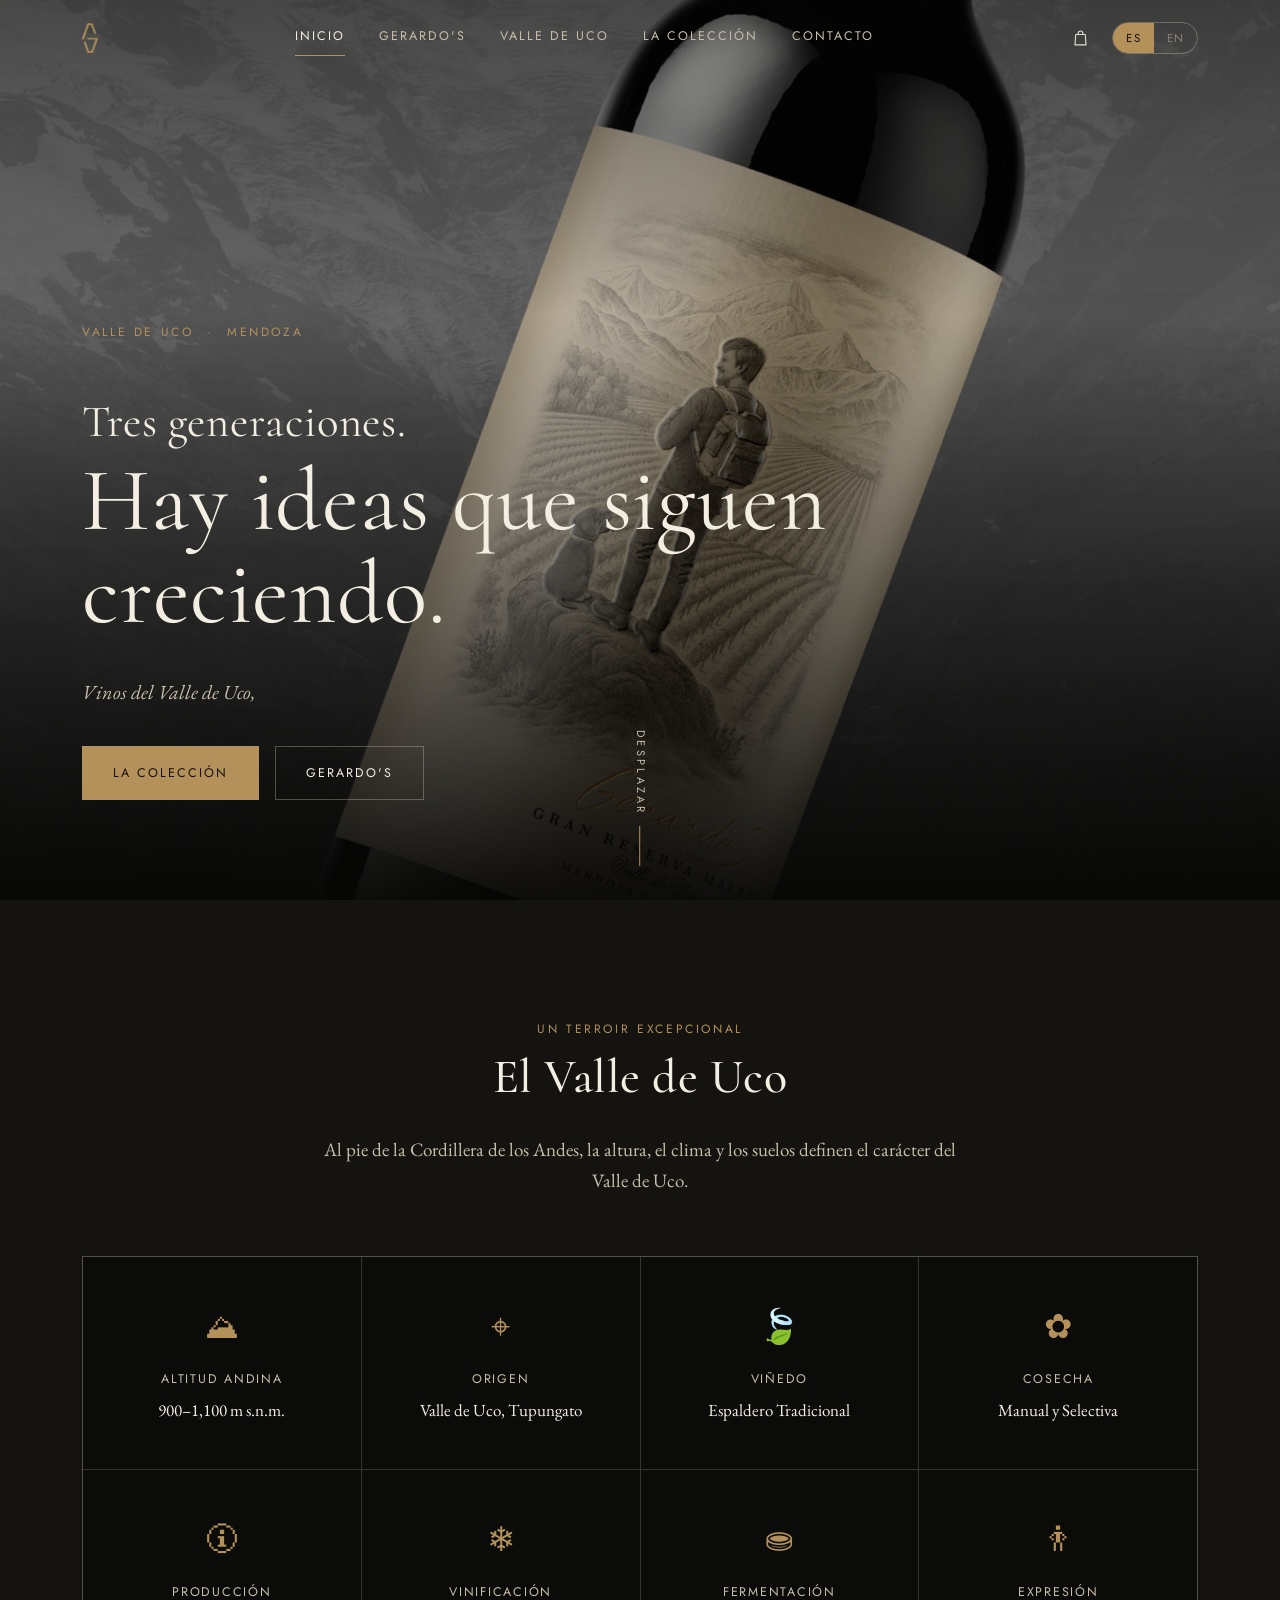
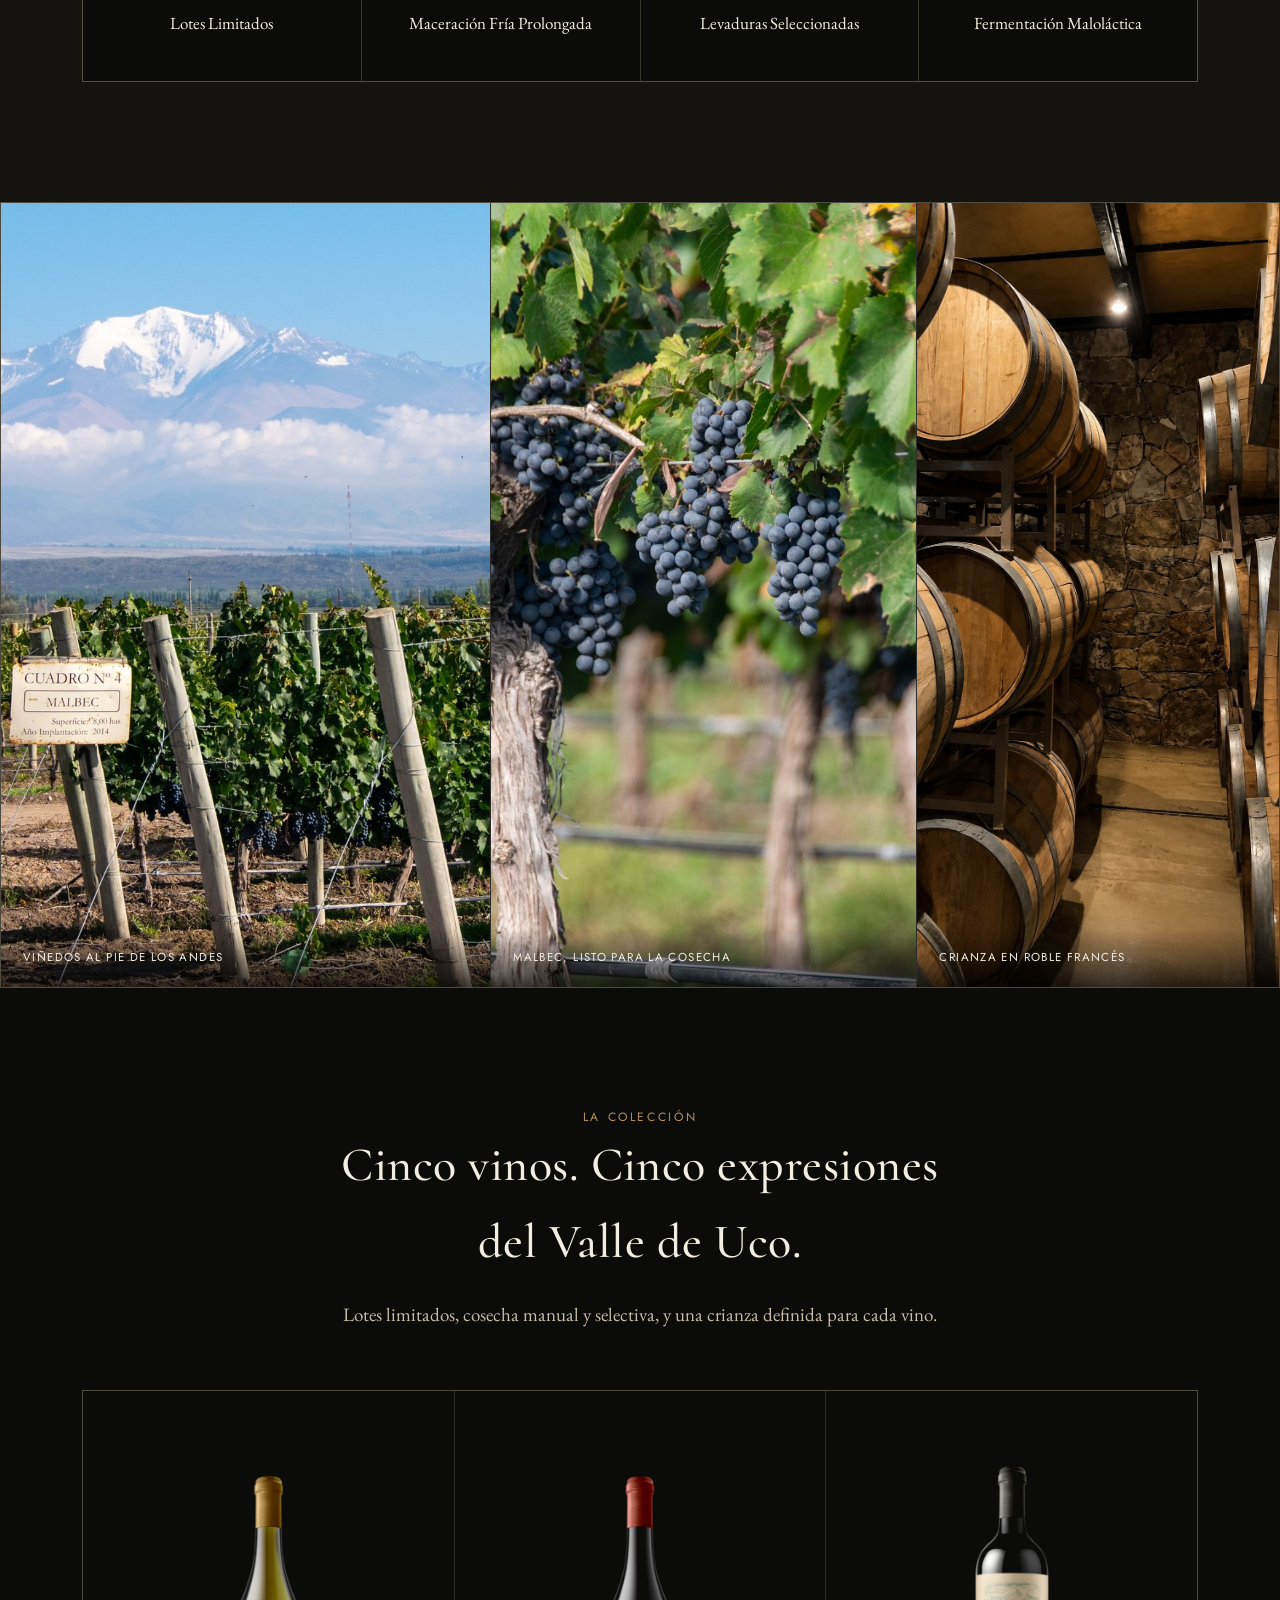
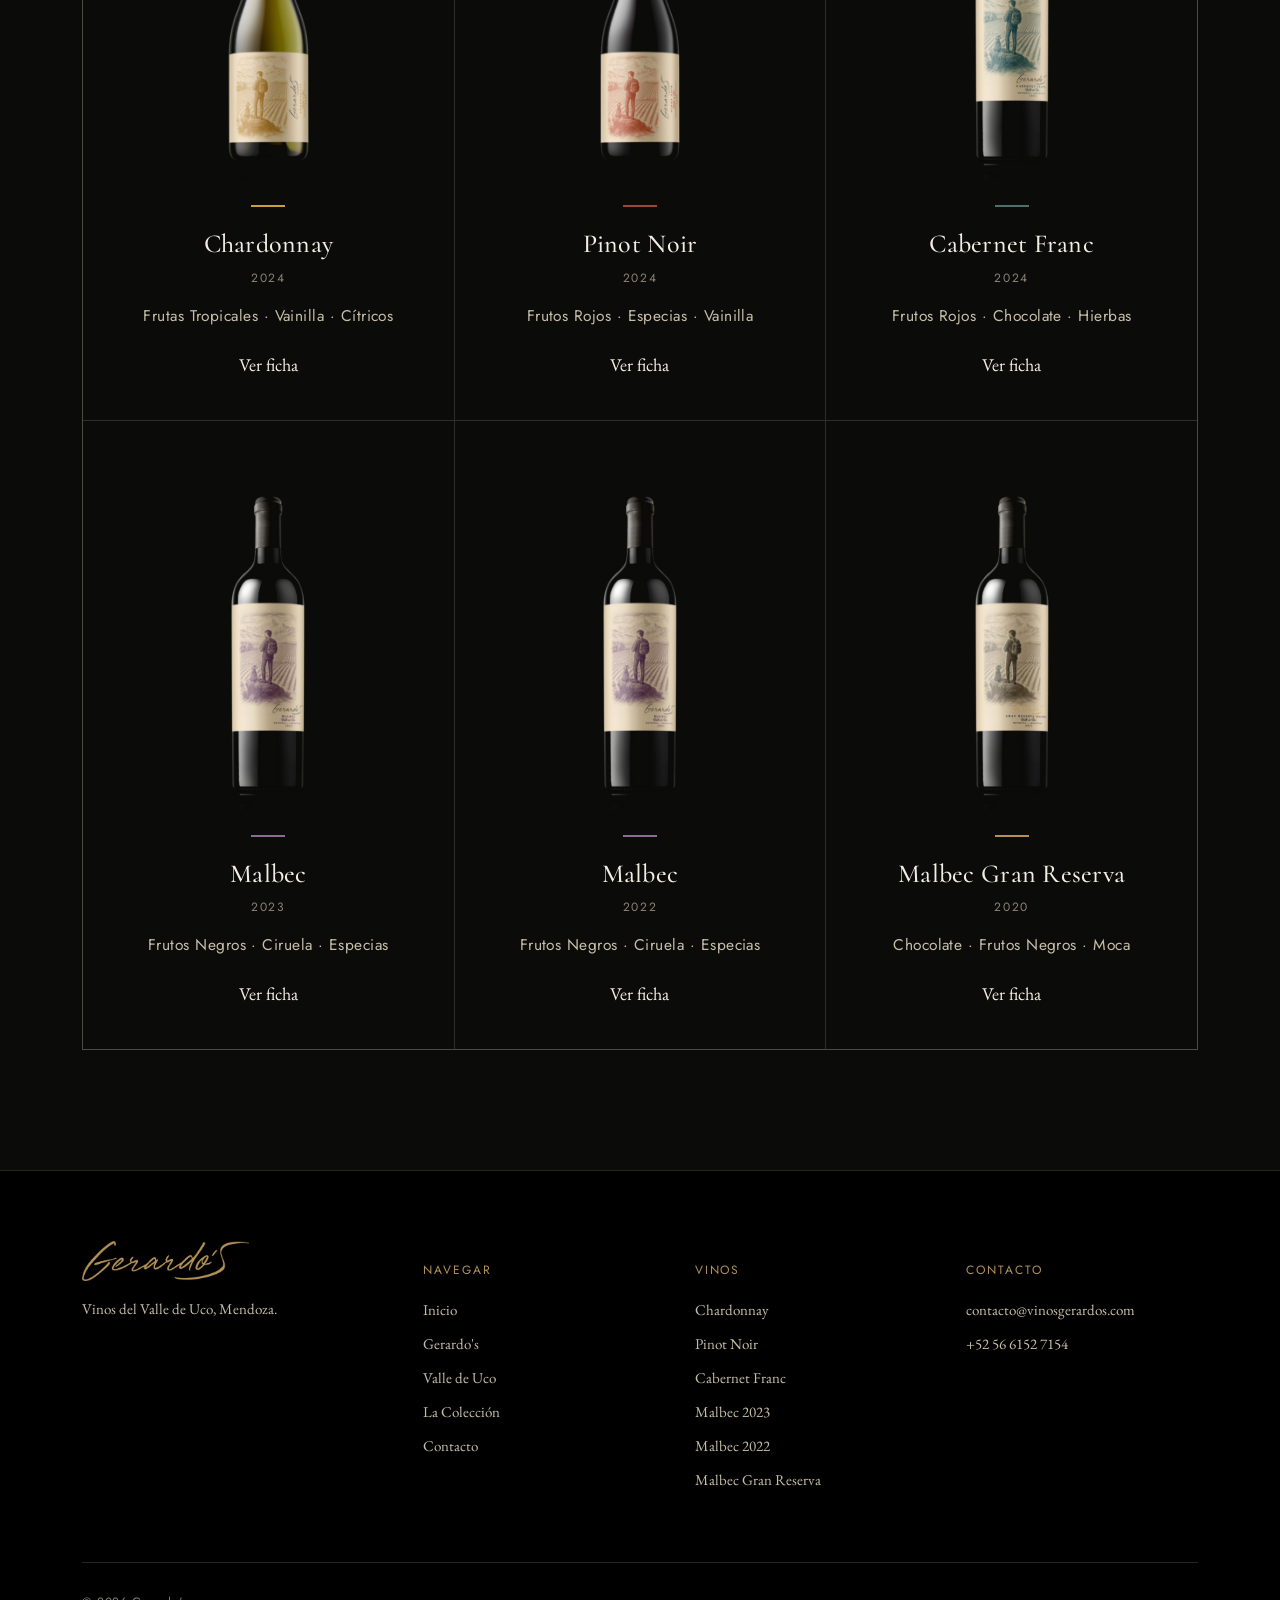
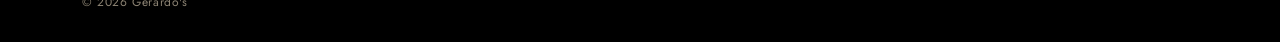
==== commit 95abc5d7: "Changes" ====
--- a/index.html
+++ b/index.html
@@ -42,8 +42,8 @@
     <p class="lede" data-es>Vinos del Valle de Uco,</p>
     <p class="lede" data-en>Wines from the Uco Valley, shaped at the foot of the Andes.</p>
     <div class="hero-actions">
-      <a href="vinos.html" class="btn btn-gold"><span data-es>Nuestros Vinos</span><span data-en>Our Wines</span></a>
-      <a href="historia.html" class="btn"><span data-es>Nuestra Historia</span><span data-en>Our Story</span></a>
+      <a href="vinos.html" class="btn btn-gold"><span data-es>La Colecci&oacute;n</span><span data-en>The Collection</span></a>
+      <a href="historia.html" class="btn"><span data-es>Gerardo's</span><span data-en>Gerardo's</span></a>
     </div>
   </div>
   <div class="scroll-cue" data-es>Desplazar</div>
@@ -54,7 +54,7 @@
   <div class="container">
     <div class="section-head reveal">
       <div class="eyebrow" data-es>Un terroir excepcional</div>
-      <div class="eyebrow" data-en>An exceptional terroir</div>
+      <div class="eyebrow" data-en>At the foot of the Andes</div>
       <h2 data-es>El Valle de Uco</h2>
       <h2 data-en>The Uco Valley</h2>
       <p data-es>Al pie de la Cordillera de los Andes, la altura, el clima y los suelos definen el car&aacute;cter del Valle de Uco.</p>
@@ -79,7 +79,7 @@
       <div class="terroir-item">
         <div class="ic">&#10047;</div>
         <h4 data-es>Cosecha</h4><h4 data-en>Harvest</h4>
-        <p data-es>Manual y Selectiva</p><p data-en>Hand Harvested Single vineyard</p>
+        <p data-es>Manual y Selectiva</p><p data-en>Hand-harvested and selected.</p>
       </div>
       <div class="terroir-item">
         <div class="ic">&#128712;</div>
@@ -109,7 +109,7 @@
   <figure>
     <img src="assets/img/gallery_vineyard.jpg" alt="Viñedos al pie de los Andes, Gerardo's">
     <figcaption data-es>Vi&ntilde;edos al pie de los Andes</figcaption>
-    <figcaption data-en>Vineyards at the foot of the Andes</figcaption>
+    <figcaption data-en>Vineyards beneath the Andes</figcaption>
   </figure>
   <figure>
     <img src="assets/img/vineyard_grapes.jpg" alt="Malbec, listo para la cosecha, Gerardo's">
@@ -119,7 +119,7 @@
   <figure>
     <img src="assets/img/gallery_barrels.jpg" alt="Crianza en roble francés, Gerardo's">
     <figcaption data-es>Crianza en roble franc&eacute;s</figcaption>
-    <figcaption data-en>Aged in French oak</figcaption>
+    <figcaption data-en>Aging in French oak</figcaption>
   </figure>
 </section>
 
@@ -131,7 +131,7 @@
       <h2 data-es>Cinco vinos. Cinco expresiones del Valle de Uco.</h2>
       <h2 data-en>Five wines. Five expressions of the Uco Valley.</h2>
       <p data-es>Lotes limitados, cosecha manual y selectiva, y una crianza definida para cada vino.</p>
-      <p data-en>Limited lots, hand-selected harvest, and aging defined for each wine.</p>
+      <p data-en>Limited lots, grapes harvested and selected by hand, and an individual approach to aging.</p>
     </div>
 
     <div class="wine-grid reveal">
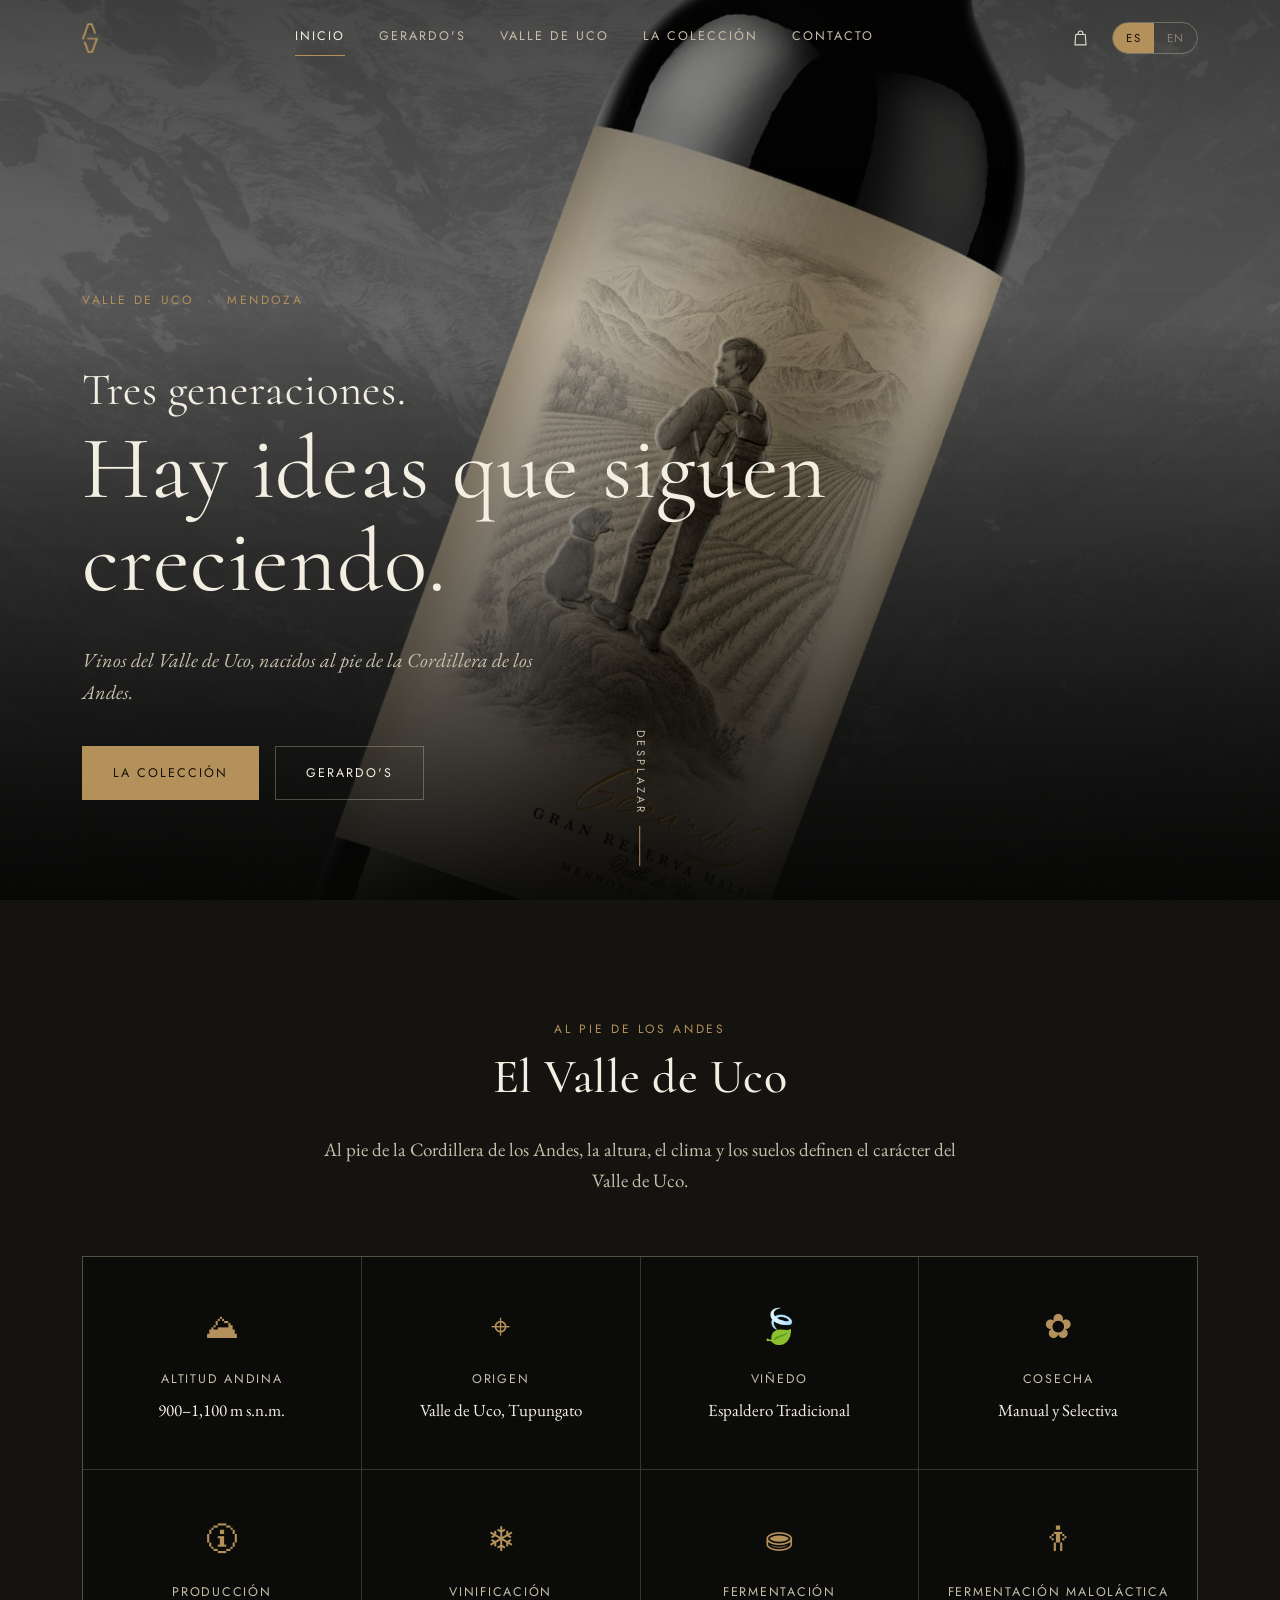
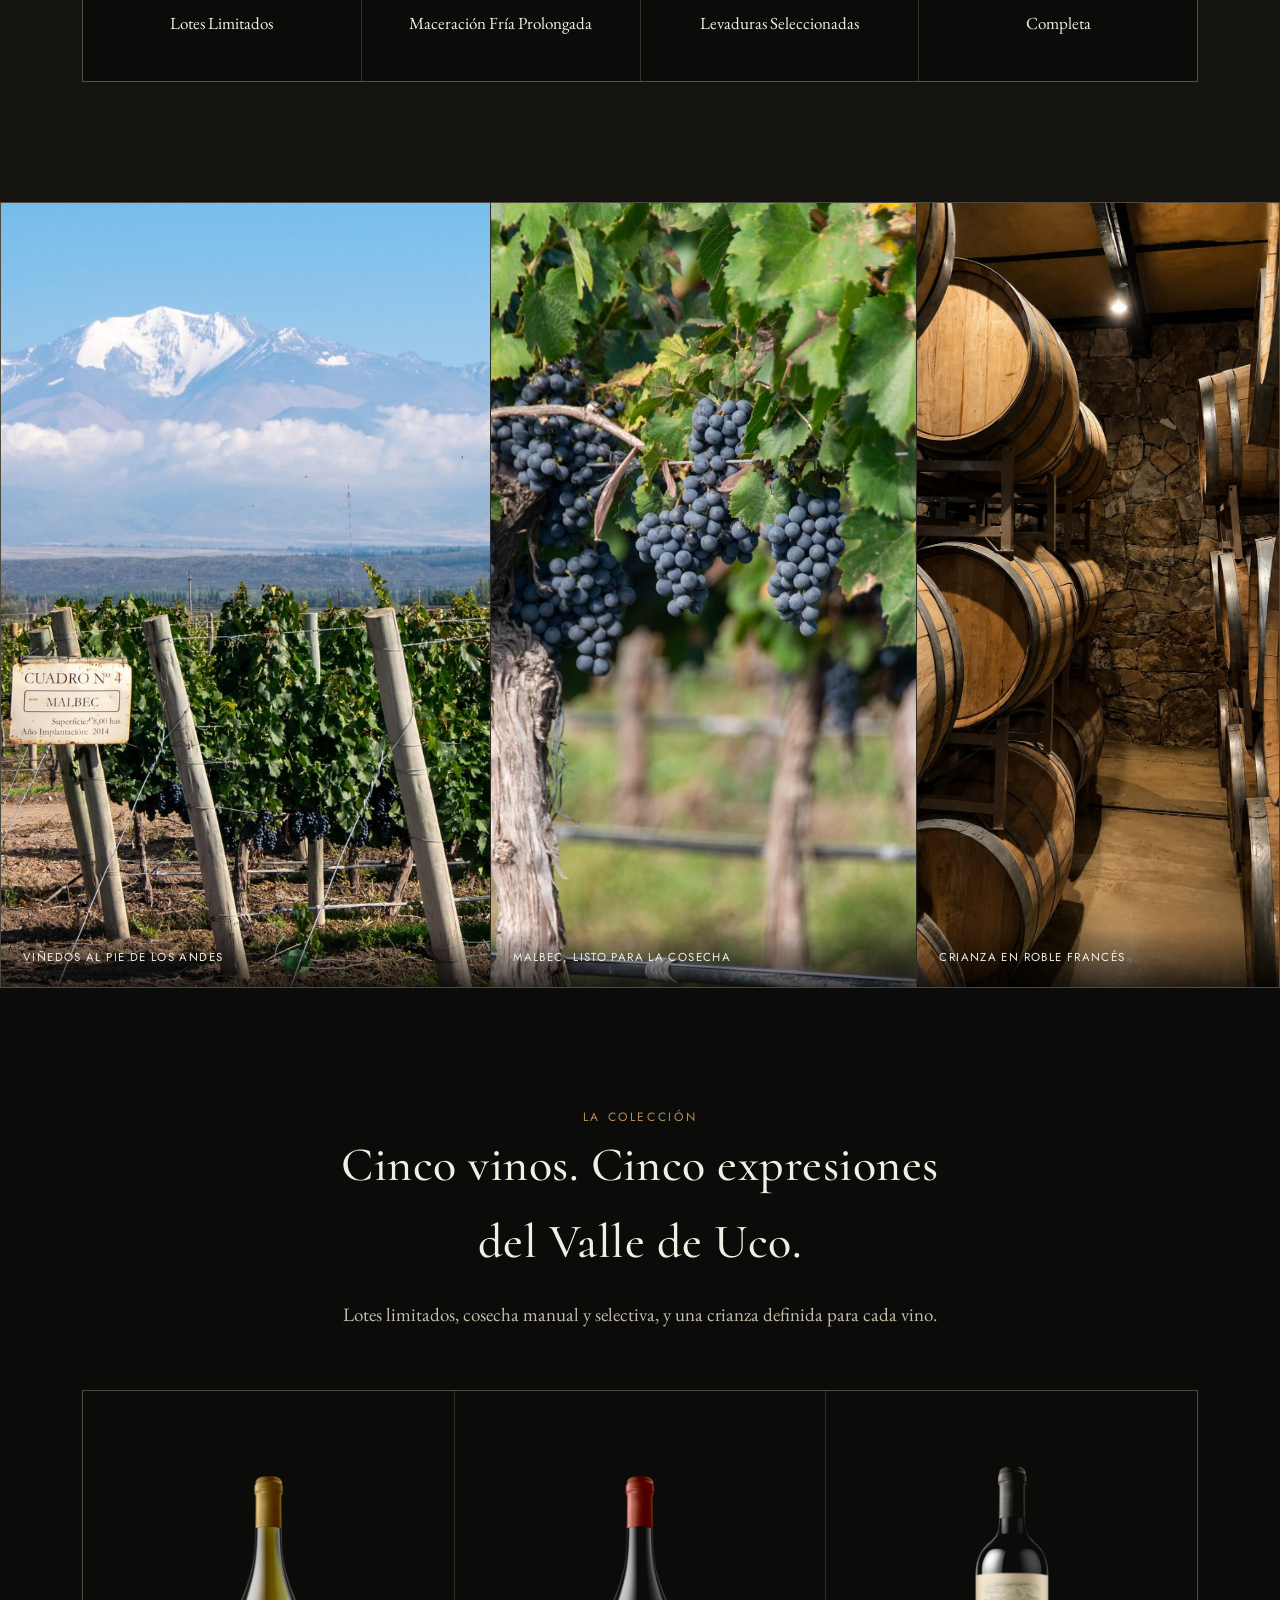
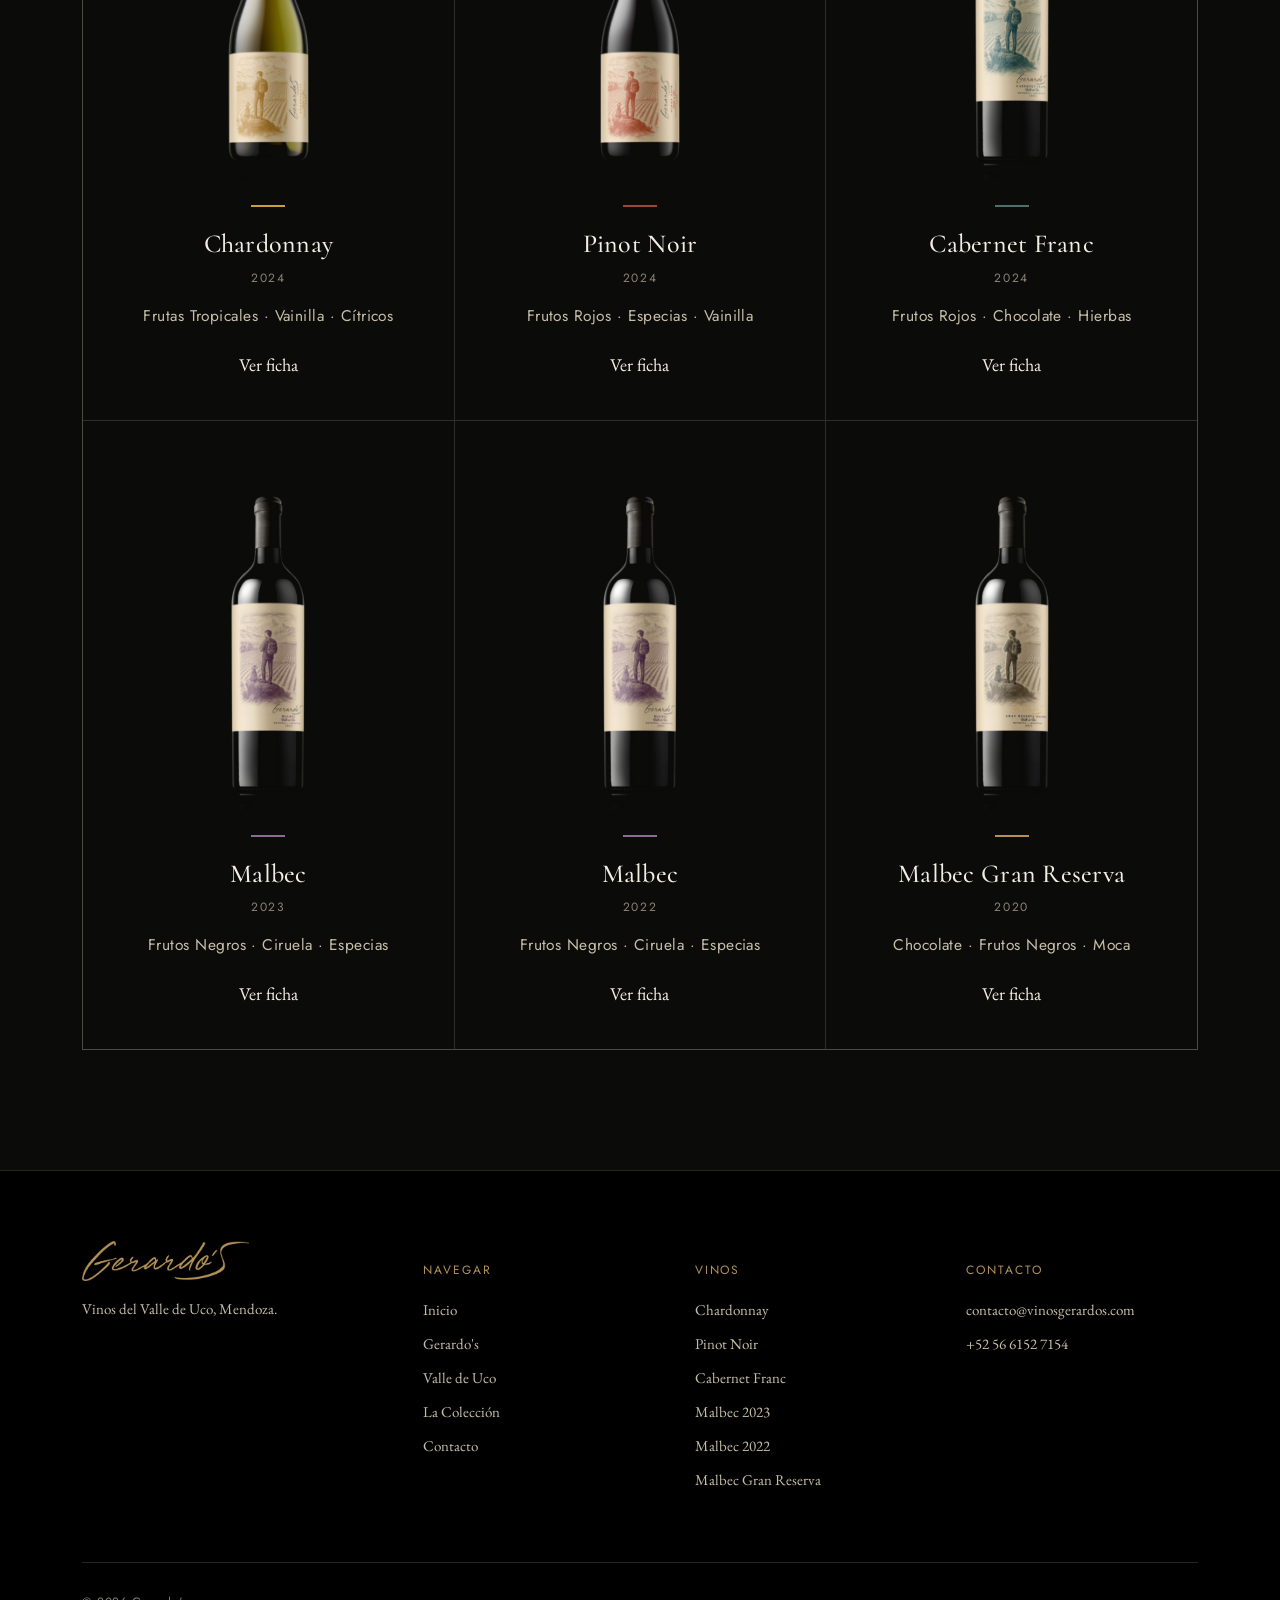
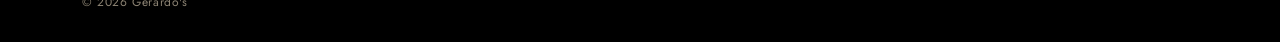
==== commit 5efaddbe: "Spanish Updates" ====
--- a/index.html
+++ b/index.html
@@ -39,7 +39,7 @@
     <div class="eyebrow">Valle de Uco &nbsp;&middot;&nbsp; Mendoza</div>
     <h1 data-es><span class="h1-lead">Tres generaciones.</span><br>Hay ideas que siguen creciendo.</h1>
     <h1 data-en><span class="h1-lead">Three generations.</span><br>Ideas that Live On.</h1>
-    <p class="lede" data-es>Vinos del Valle de Uco,</p>
+    <p class="lede" data-es>Vinos del Valle de Uco, nacidos al pie de la Cordillera de los Andes.</p>
     <p class="lede" data-en>Wines from the Uco Valley, shaped at the foot of the Andes.</p>
     <div class="hero-actions">
       <a href="vinos.html" class="btn btn-gold"><span data-es>La Colecci&oacute;n</span><span data-en>The Collection</span></a>
@@ -53,7 +53,7 @@
 <section class="dark-panel section-pad" id="valle-de-uco">
   <div class="container">
     <div class="section-head reveal">
-      <div class="eyebrow" data-es>Un terroir excepcional</div>
+      <div class="eyebrow" data-es>Al pie de los Andes</div>
       <div class="eyebrow" data-en>At the foot of the Andes</div>
       <h2 data-es>El Valle de Uco</h2>
       <h2 data-en>The Uco Valley</h2>
@@ -98,8 +98,8 @@
       </div>
       <div class="terroir-item">
         <div class="ic">&#128713;</div>
-        <h4 data-es>Expresi&oacute;n</h4><h4 data-en>Winemaking</h4>
-        <p data-es>Fermentaci&oacute;n Malol&aacute;ctica</p><p data-en>Full Malolactic Fermentation</p>
+        <h4 data-es>Fermentaci&oacute;n Malol&aacute;ctica</h4><h4 data-en>Winemaking</h4>
+        <p data-es>Completa</p><p data-en>Full Malolactic Fermentation</p>
       </div>
     </div>
   </div>
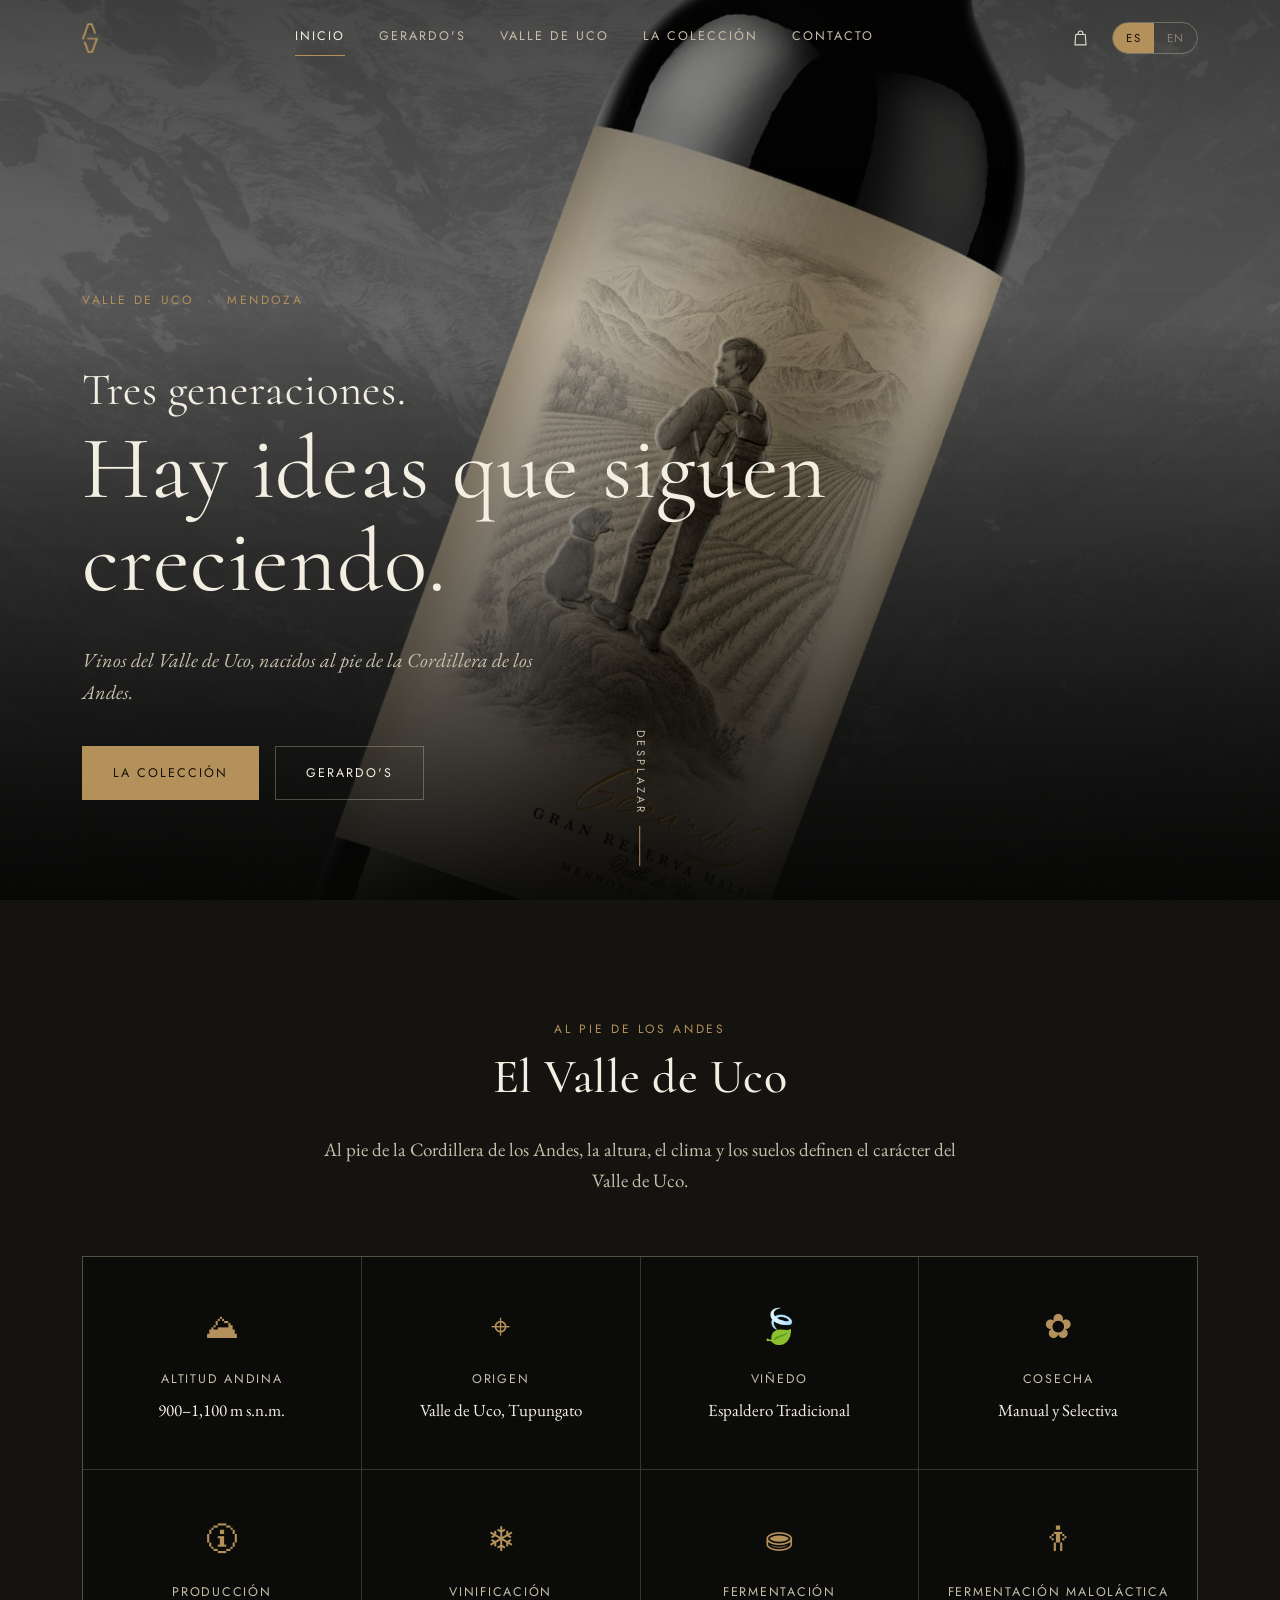
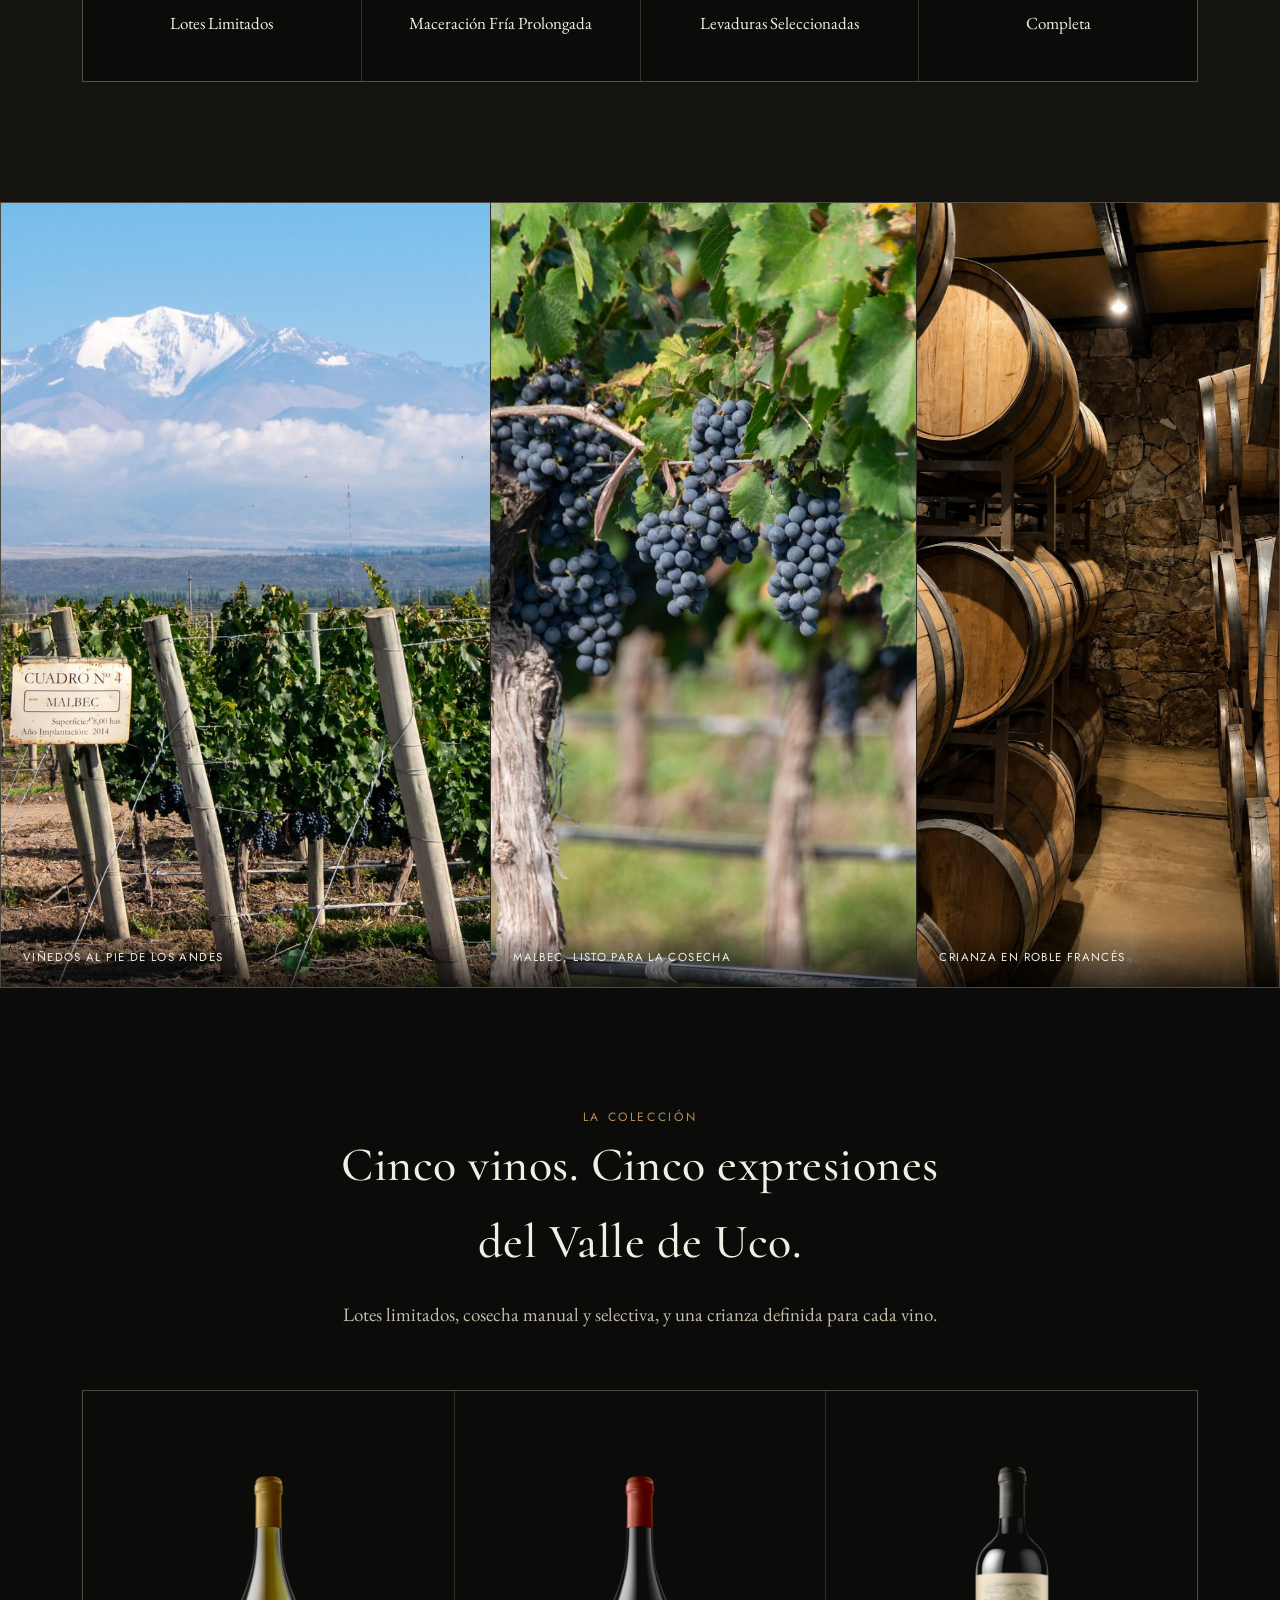
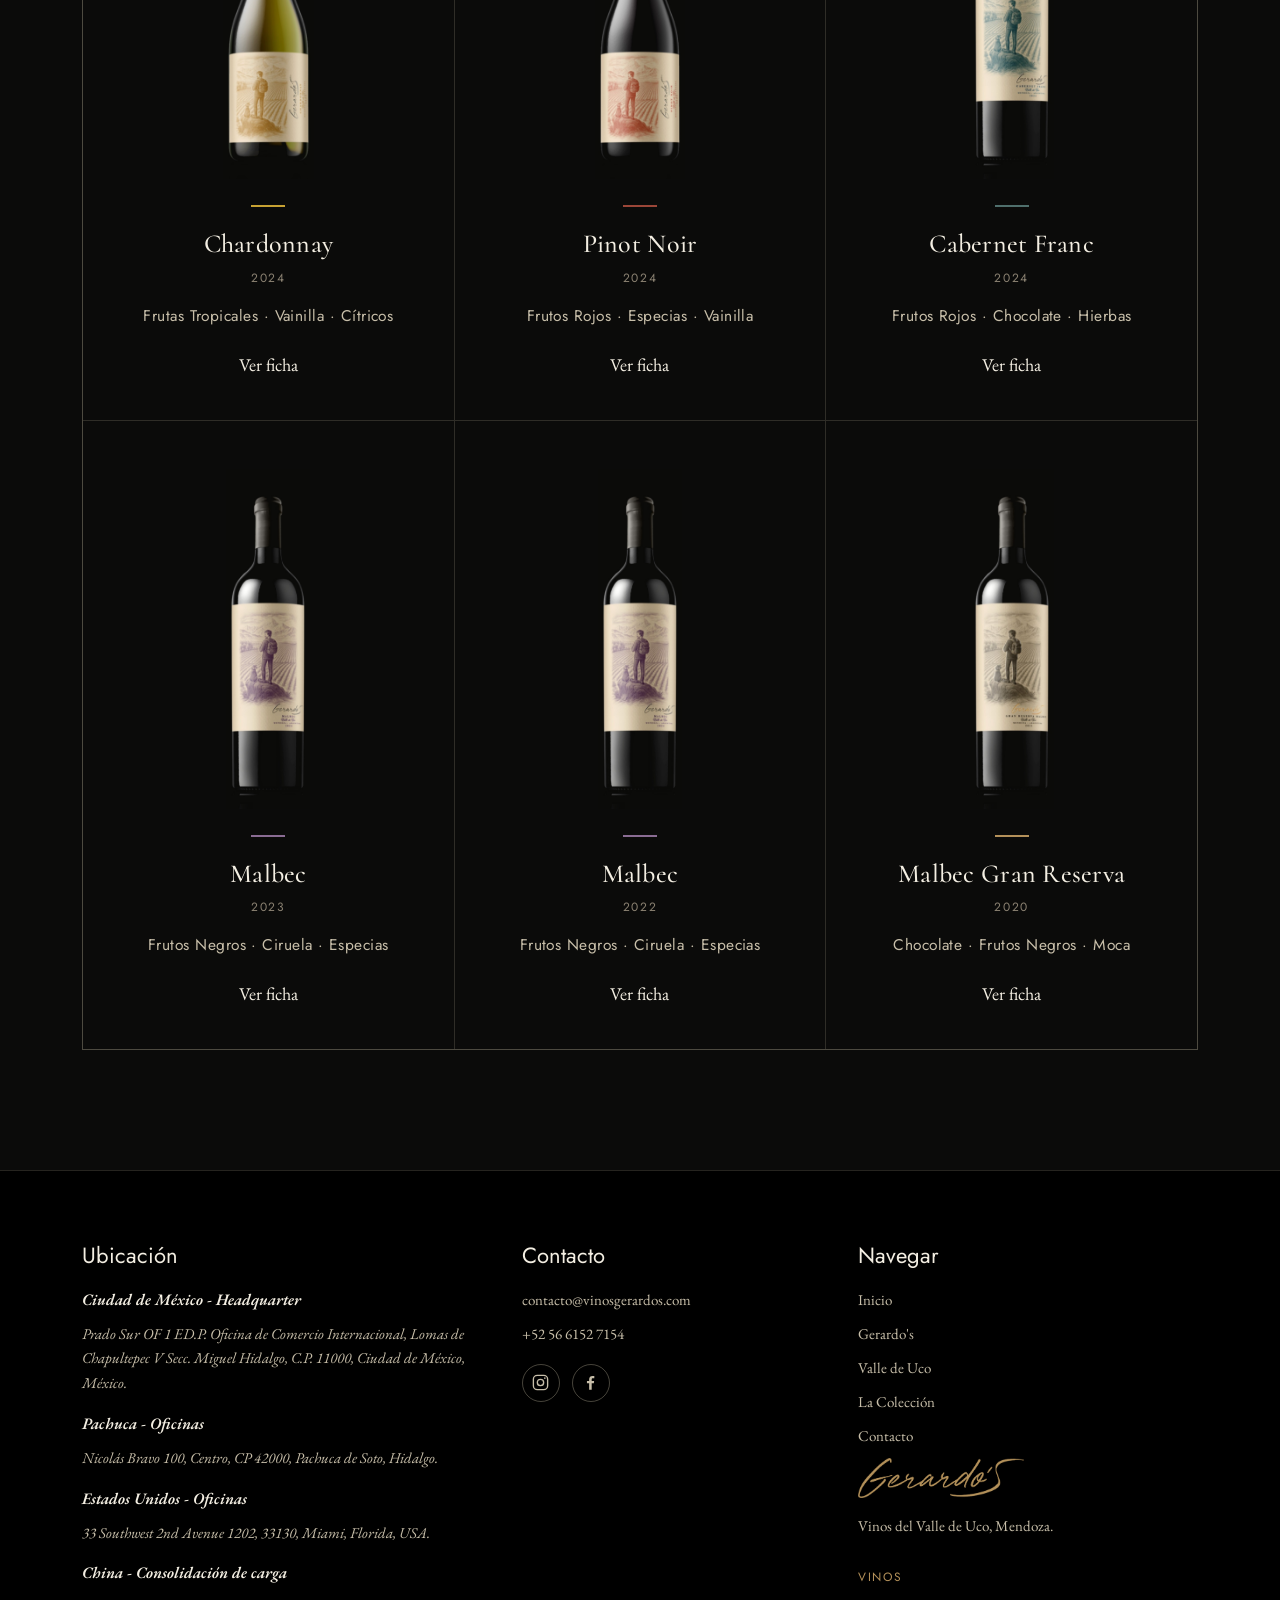
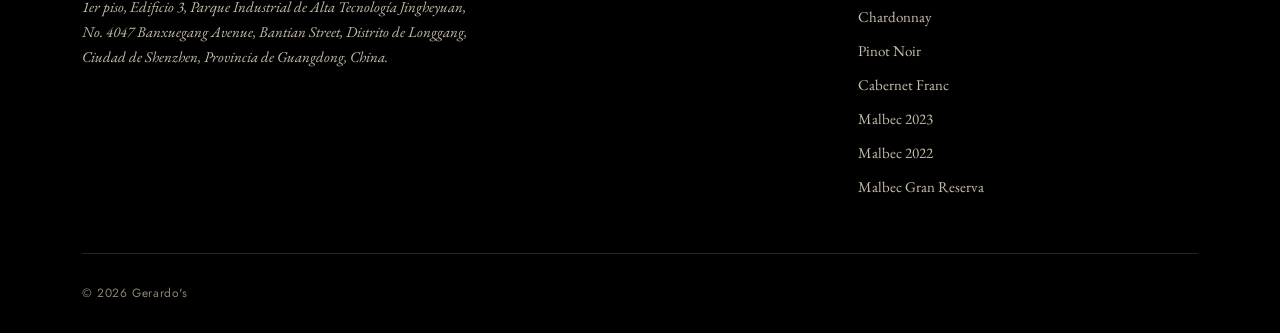
==== commit 981018f0: "Ubicaciones" ====
--- a/index.html
+++ b/index.html
@@ -218,11 +218,42 @@
         <a href="malbec-2022.html">Malbec 2022</a>
         <a href="malbec-gran-reserva.html">Malbec Gran Reserva</a>
       </div>
-      <div>
+    </div>
+    <div class="footer-contact-locations">
+      <div class="footer-contact">
         <h5 data-es>Contacto</h5><h5 data-en>Contact</h5>
         <a href="mailto:contacto@vinosgerardos.com">contacto@vinosgerardos.com</a>
         <a href="tel:+525661527154">+52 56 6152 7154</a>
-      </div>
+        <div class="footer-socials" aria-label="Redes sociales">
+          <a href="https://www.instagram.com/vinosgerardos?rpxt=MWhxcWwzZWVhcnF2eA==" target="_blank" rel="noopener noreferrer" aria-label="Instagram">
+            <svg viewBox="0 0 24 24" aria-hidden="true"><rect x="3" y="3" width="18" height="18" rx="5"></rect><circle cx="12" cy="12" r="4"></circle><circle class="social-icon-dot" cx="17.5" cy="6.5" r="1"></circle></svg>
+          </a>
+          <a href="https://www.facebook.com/share/1E5ZAqZrSp/" target="_blank" rel="noopener noreferrer" aria-label="Facebook">
+            <svg viewBox="0 0 24 24" aria-hidden="true"><path d="M13.5 21v-8h2.7l.4-3h-3.1V8.1c0-.9.3-1.5 1.6-1.5h1.7V3.9c-.3 0-1.3-.1-2.4-.1-2.4 0-4.1 1.5-4.1 4.2V10H7.5v3h2.8v8h3.2z"></path></svg>
+          </a>
+        </div>
+      </div>
+    <section class="footer-locations" aria-label="Ubicación / Locations">
+      <h5 data-es>Ubicación</h5><h5 data-en>Locations</h5>
+      <div class="location-grid">
+        <article class="location-card">
+          <h6><span data-es>Ciudad de México - Headquarter</span><span data-en>Mexico City - Headquarters</span></h6>
+          <address>Prado Sur OF 1 ED.P. Oficina de Comercio Internacional, Lomas de Chapultepec V Secc. Miguel Hidalgo, C.P. 11000, Ciudad de México, México.</address>
+        </article>
+        <article class="location-card">
+          <h6><span data-es>Pachuca - Oficinas</span><span data-en>Pachuca - Offices</span></h6>
+          <address>Nicolás Bravo 100, Centro, CP 42000, Pachuca de Soto, Hidalgo.</address>
+        </article>
+        <article class="location-card">
+          <h6><span data-es>Estados Unidos - Oficinas</span><span data-en>United States - Offices</span></h6>
+          <address>33 Southwest 2nd Avenue 1202, 33130, Miami, Florida, USA.</address>
+        </article>
+        <article class="location-card">
+          <h6><span data-es>China - Consolidación de carga</span><span data-en>China - Cargo Consolidation</span></h6>
+          <address>1er piso, Edificio 3, Parque Industrial de Alta Tecnología Jingheyuan, No. 4047 Banxuegang Avenue, Bantian Street, Distrito de Longgang, Ciudad de Shenzhen, Provincia de Guangdong, China.</address>
+        </article>
+      </div>
+    </section>
     </div>
     <div class="footer-bottom">
       <span data-es>&copy; 2026 Gerardo's</span>
--- a/assets/css/style.css
+++ b/assets/css/style.css
@@ -291,17 +291,51 @@
 
 /* footer */
 footer{background:#000;border-top:1px solid var(--line);padding:70px 0 30px;}
-.footer-grid{display:grid;grid-template-columns:1.3fr 1fr 1fr 1fr;gap:40px;margin-bottom:60px;}
+footer>.container{display:grid;grid-template-columns:minmax(0,1.35fr) minmax(0,1fr) minmax(0,1.15fr);column-gap:40px;align-items:start;}
+.footer-grid,.footer-contact-locations{display:contents;}
+.footer-grid{margin:0;}
 .footer-grid h5{font-family:var(--utility);text-transform:uppercase;letter-spacing:.16em;font-size:12px;color:var(--gold);margin-bottom:18px;font-weight:400;}
 .footer-grid a, .footer-grid p{color:var(--mid);font-size:15px;display:block;margin-bottom:10px;}
 .footer-grid a:hover{color:var(--hi);}
+.footer-grid>div:first-child{grid-column:3;grid-row:2;}
+.footer-grid>div:nth-child(2){grid-column:3;grid-row:1;}
+.footer-grid>div:nth-child(3){grid-column:3;grid-row:3;}
+.footer-grid>div:nth-child(2) h5{font-size:22px;line-height:1.3;color:var(--hi);margin:0 0 18px;font-weight:400;letter-spacing:0;text-transform:none;}
+.footer-contact{grid-column:2;grid-row:1;}
+.footer-contact h5,.footer-locations h5{font-family:var(--utility);font-size:22px;line-height:1.3;color:var(--hi);margin:0 0 18px;font-weight:400;letter-spacing:0;text-transform:none;}
+.footer-contact a{color:var(--mid);font-size:15px;display:block;margin-bottom:10px;overflow-wrap:anywhere;}
+.footer-contact a:hover{color:var(--hi);}
+.footer-socials{display:flex;gap:12px;margin-top:18px;}
+.footer-contact .footer-socials a{width:38px;height:38px;display:flex;align-items:center;justify-content:center;border:1px solid var(--line-strong);border-radius:50%;color:var(--mid);transition:color .25s,border-color .25s;}
+.footer-contact .footer-socials a:hover{color:var(--gold);border-color:var(--gold);}
+.footer-socials svg{width:19px;height:19px;fill:none;stroke:currentColor;stroke-width:1.7;stroke-linecap:round;stroke-linejoin:round;}
+.footer-socials svg path{fill:currentColor;stroke:none;}
+.footer-socials .social-icon-dot{fill:currentColor;stroke:none;}
+.footer-locations{grid-column:1;grid-row:1 / span 3;min-width:0;}
+.location-grid{display:grid;grid-template-columns:1fr;gap:16px;}
+.location-card{padding:0;border:0;background:transparent;}
+.location-card h6{font-family:var(--body);font-size:16px;line-height:1.5;font-style:italic;font-weight:600;color:var(--hi);margin:0 0 10px;}
+.location-card address{font-family:var(--body);font-style:italic;color:var(--mid);font-size:15px;line-height:1.65;overflow-wrap:anywhere;}
 .footer-bottom{
-  display:flex;justify-content:space-between;align-items:center;padding-top:30px;border-top:1px solid var(--line);
+  grid-column:1 / -1;grid-row:4;display:flex;justify-content:space-between;align-items:center;padding-top:30px;border-top:1px solid var(--line);margin-top:44px;
   font-family:var(--utility);font-size:12px;letter-spacing:.05em;color:var(--low);flex-wrap:wrap;gap:14px;
 }
 .footer-brand{display:flex;align-items:center;gap:10px;margin-bottom:16px;}
 .footer-brand img{height:40px;}
-@media (max-width:860px){.footer-grid{grid-template-columns:1fr 1fr;}}
+@media (max-width:860px){
+  footer>.container{grid-template-columns:minmax(0,1.2fr) minmax(0,1fr);gap:32px;}
+  .footer-grid>div:first-child{grid-column:1;grid-row:2;}
+  .footer-grid>div:nth-child(2){grid-column:2;grid-row:1;}
+  .footer-grid>div:nth-child(3){grid-column:2;grid-row:3;}
+  .footer-contact{grid-column:2;grid-row:1;}
+  .footer-locations{grid-column:1;grid-row:1 / span 3;}
+  .footer-bottom{grid-row:4;}
+}
+@media (max-width:520px){
+  footer>.container{grid-template-columns:1fr;gap:28px;}
+  .footer-locations,.footer-contact,.footer-grid>div:first-child,.footer-grid>div:nth-child(2),.footer-grid>div:nth-child(3){grid-column:1;grid-row:auto;}
+  .footer-bottom{grid-row:auto;margin-top:0;}
+}
 
 /* page hero (interior pages) */
 .page-hero{
@@ -361,7 +395,6 @@
 .shop-card{background:var(--bg);padding:40px 30px;text-align:center;}
 .shop-card img{height:280px;margin:0 auto 22px;object-fit:contain;}
 .shop-card h3{font-size:23px;margin-bottom:4px;}
-.shop-card .price{font-family:var(--utility);color:var(--gold);letter-spacing:.06em;font-size:15px;margin-bottom:20px;}
 @media (max-width:920px){.shop-grid{grid-template-columns:repeat(2,1fr);}}
 @media (max-width:600px){.shop-grid{grid-template-columns:1fr;}}
 
@@ -436,7 +469,6 @@
 .order-item img{width:52px;height:78px;object-fit:contain;flex-shrink:0;}
 .oi-info{flex:1;min-width:0;}
 .oi-info h4{font-size:18px;margin-bottom:4px;}
-.oi-price{color:var(--gold);font-family:var(--utility);font-size:13.5px;letter-spacing:.04em;}
 .qty-stepper{display:flex;align-items:center;border:1px solid var(--line-strong);flex-shrink:0;}
 .qty-btn{background:transparent;border:0;color:var(--hi);width:34px;height:34px;font-size:16px;cursor:pointer;font-family:var(--utility);transition:color .2s,background .2s;}
 .qty-btn:hover{color:var(--gold);background:var(--panel);}
@@ -449,8 +481,6 @@
 .summary-empty{color:var(--low);font-size:15px;font-style:italic;}
 .summary-row{display:flex;justify-content:space-between;gap:10px;font-family:var(--utility);font-size:14px;color:var(--mid);padding:7px 0;}
 .summary-row span:first-child{flex:1;}
-.summary-total{color:var(--hi);font-size:16px;padding-top:14px;border-top:1px solid var(--line);margin-top:6px;}
-.summary-total span{font-family:var(--display);font-size:22px;}
 .min-warning{color:var(--gold);font-size:13px;font-family:var(--utility);margin:16px 0 0;display:none;}
 .order-actions{margin-top:26px;}
 .order-actions .btn[disabled]{opacity:.35;cursor:not-allowed;pointer-events:none;}
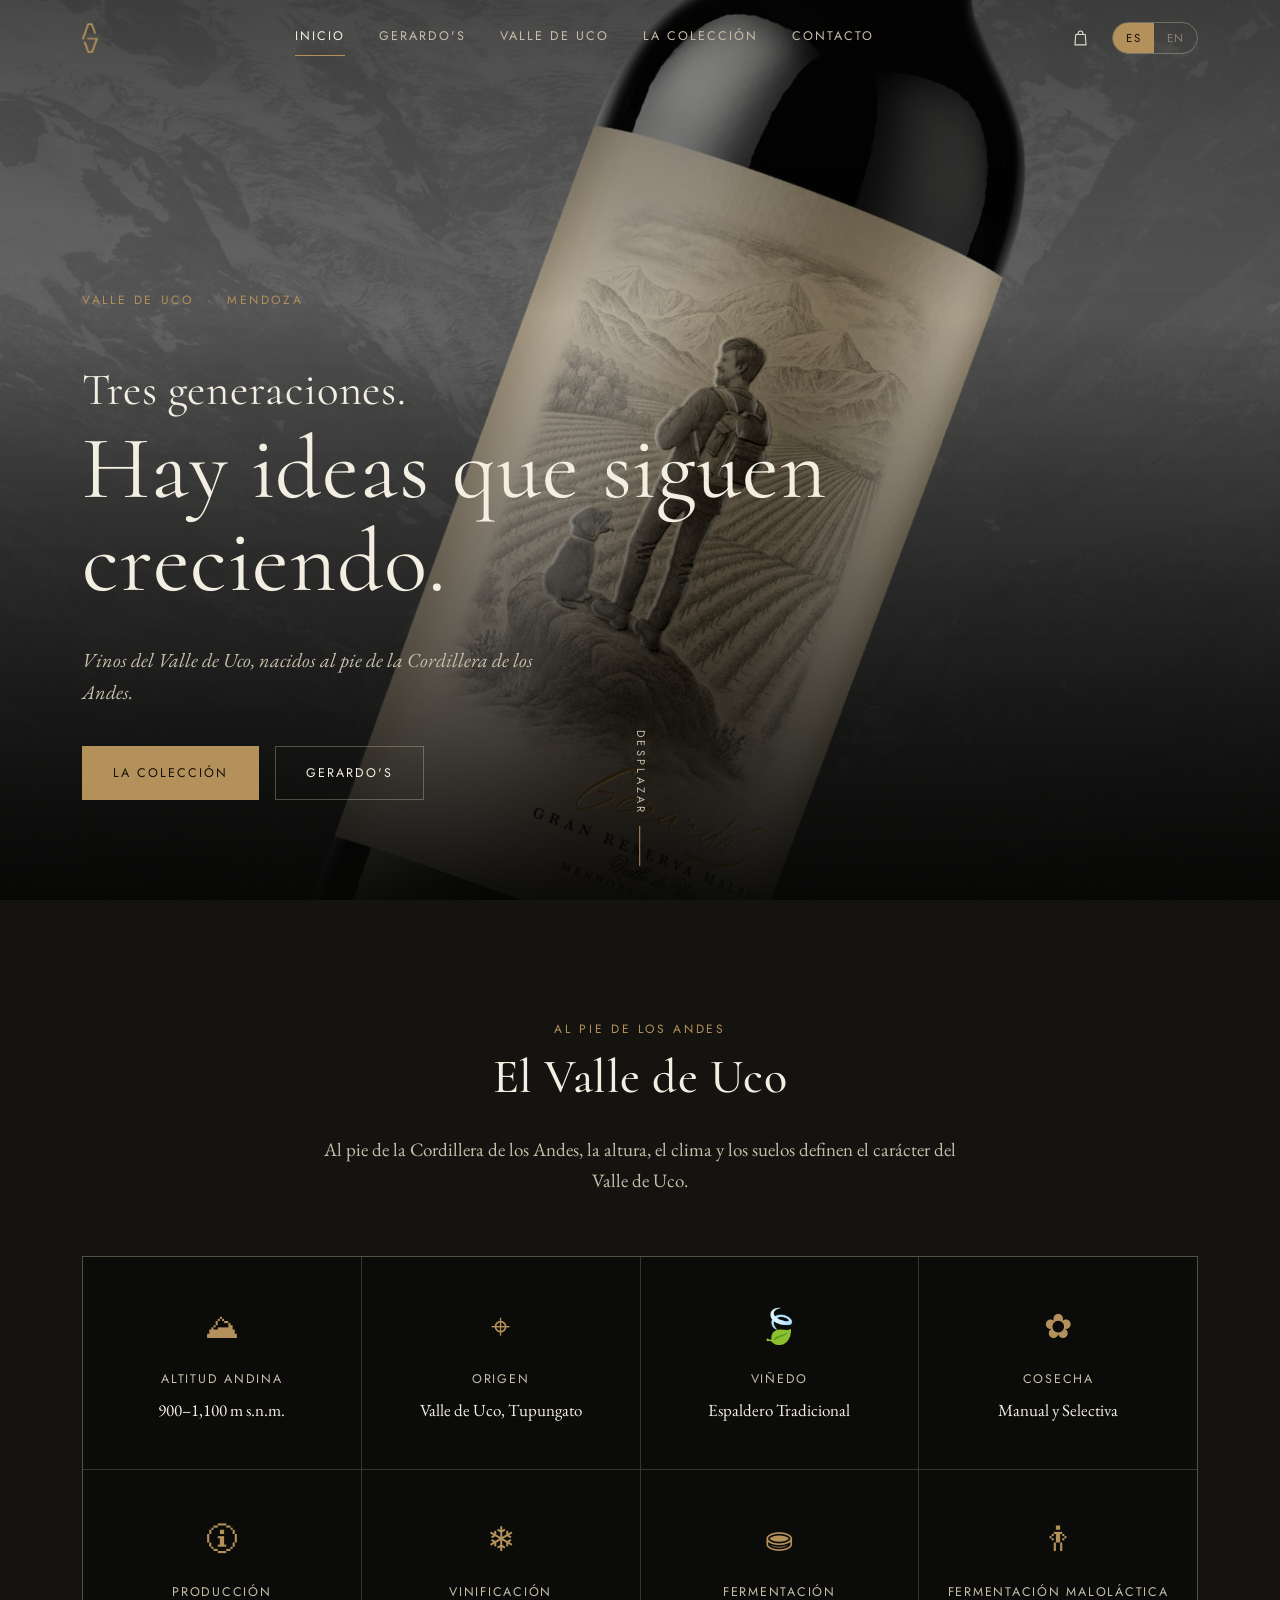
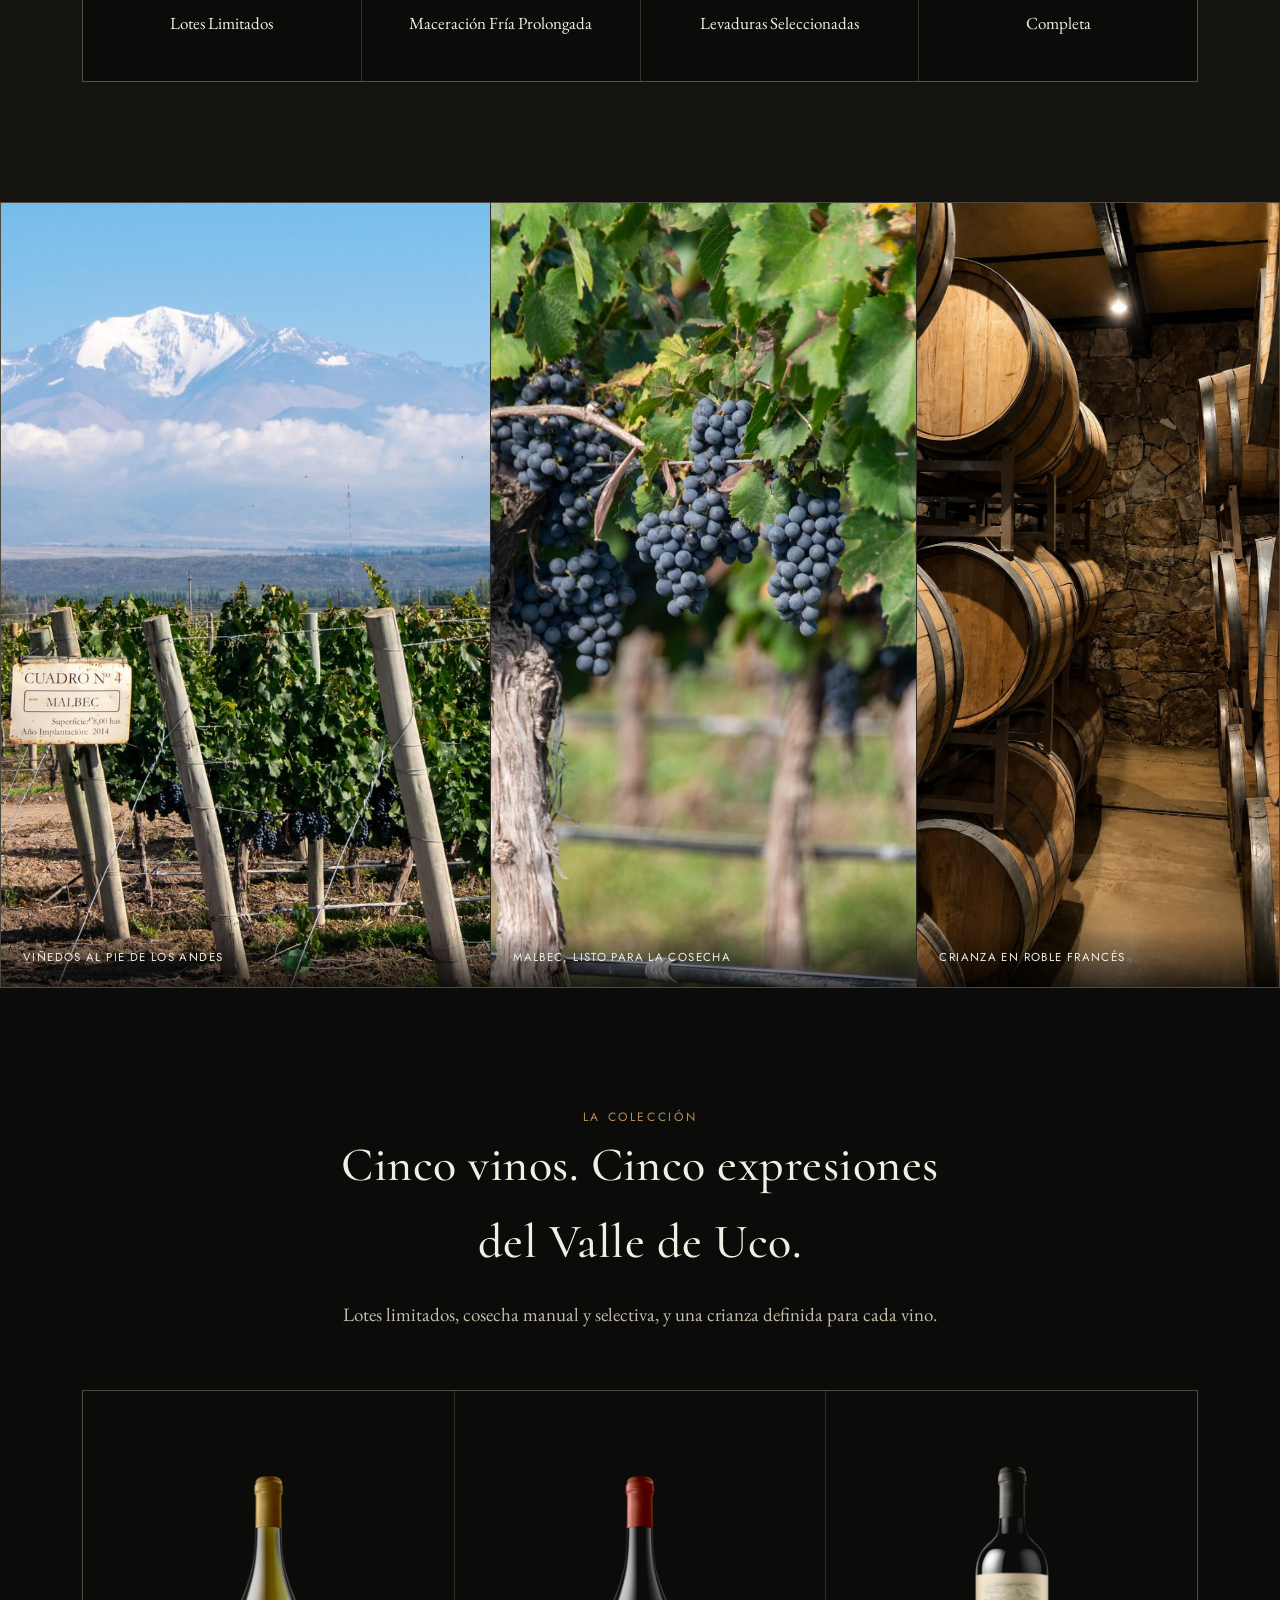
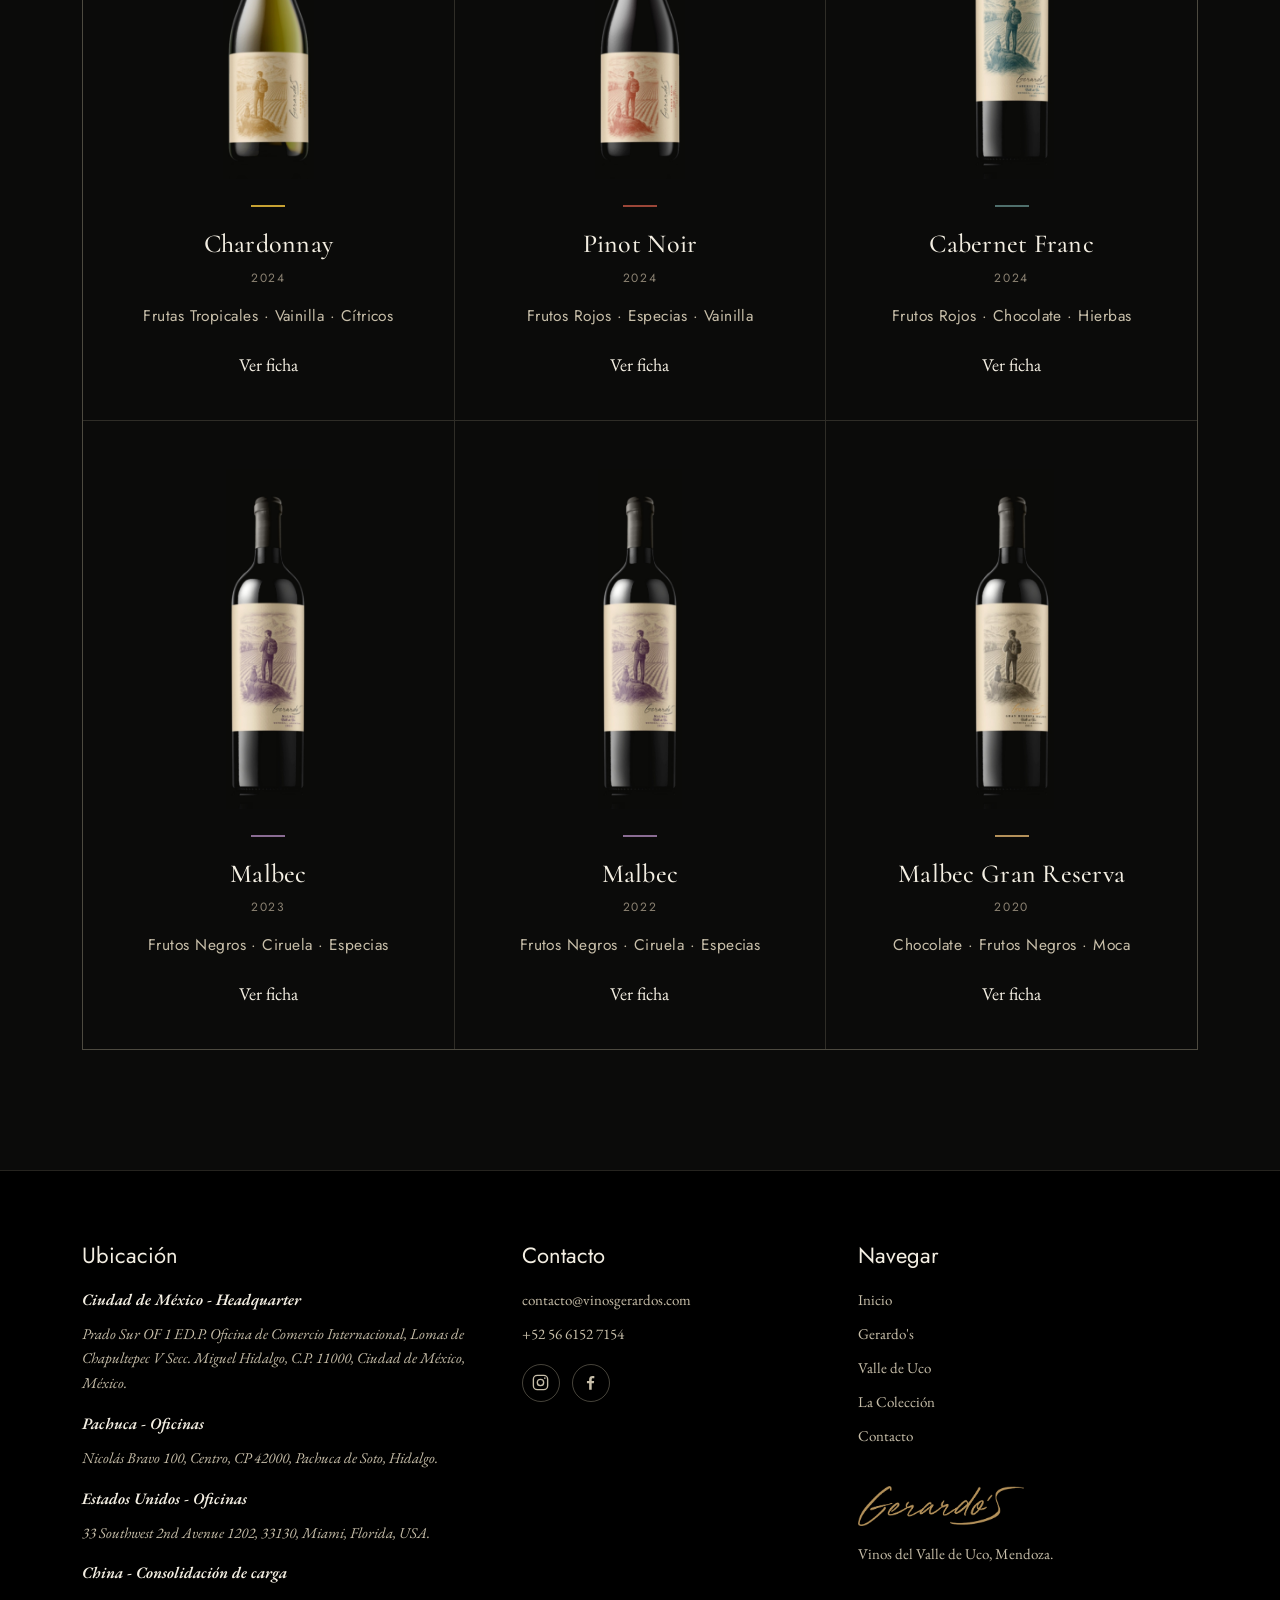
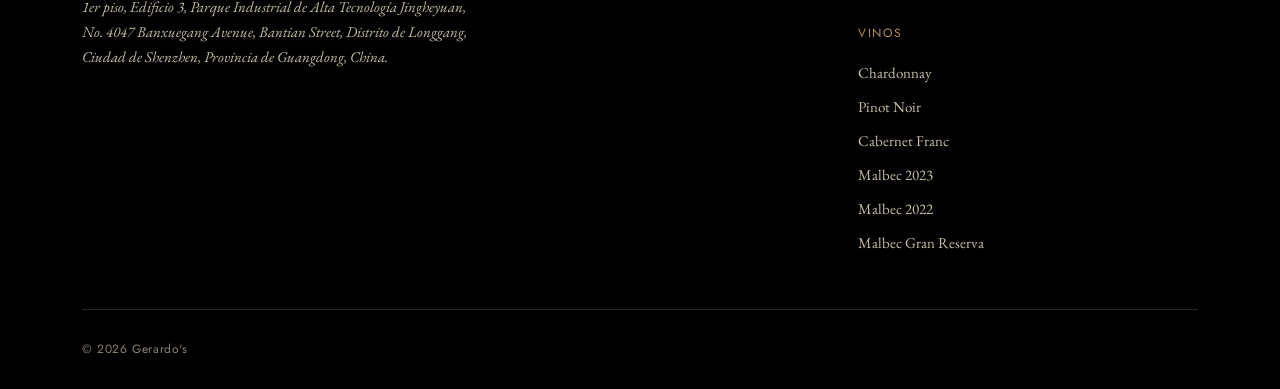
==== commit 90f67ac9: "Update stylesheet links to include versioning for cache busting" ====
--- a/index.html
+++ b/index.html
@@ -6,7 +6,7 @@
 <title data-title-es="Gerardo's — Vinos de Valle de Uco, Mendoza" data-title-en="Gerardo's — Uco Valley Wines, Mendoza">Gerardo's — Vinos de Valle de Uco, Mendoza</title>
 <meta name="description" content="Gerardo's — vinos de alta gama del Valle de Uco, Mendoza, Argentina. Tres generaciones, una misma tierra.">
 <link rel="preconnect" href="https://fonts.googleapis.com">
-<link rel="stylesheet" href="assets/css/style.css">
+<link rel="stylesheet" href="assets/css/style.css?v=20261025-footer">
 </head>
 <body>
 
--- a/assets/css/style.css
+++ b/assets/css/style.css
@@ -292,15 +292,15 @@
 /* footer */
 footer{background:#000;border-top:1px solid var(--line);padding:70px 0 30px;}
 footer>.container{display:grid;grid-template-columns:minmax(0,1.35fr) minmax(0,1fr) minmax(0,1.15fr);column-gap:40px;align-items:start;}
-.footer-grid,.footer-contact-locations{display:contents;}
-.footer-grid{margin:0;}
+.footer-grid{grid-column:3;grid-row:1;display:grid;grid-template-columns:1fr;gap:28px;margin:0;}
 .footer-grid h5{font-family:var(--utility);text-transform:uppercase;letter-spacing:.16em;font-size:12px;color:var(--gold);margin-bottom:18px;font-weight:400;}
 .footer-grid a, .footer-grid p{color:var(--mid);font-size:15px;display:block;margin-bottom:10px;}
 .footer-grid a:hover{color:var(--hi);}
-.footer-grid>div:first-child{grid-column:3;grid-row:2;}
-.footer-grid>div:nth-child(2){grid-column:3;grid-row:1;}
-.footer-grid>div:nth-child(3){grid-column:3;grid-row:3;}
-.footer-grid>div:nth-child(2) h5{font-size:22px;line-height:1.3;color:var(--hi);margin:0 0 18px;font-weight:400;letter-spacing:0;text-transform:none;}
+.footer-grid>div:first-child{grid-row:2;}
+.footer-grid>div:nth-child(2){grid-row:1;}
+.footer-grid>div:nth-child(3){grid-row:3;}
+.footer-grid>div:nth-child(2) h5{font-family:var(--utility);font-size:22px;line-height:1.3;color:var(--hi);margin:0 0 18px;font-weight:400;letter-spacing:0;text-transform:none;}
+.footer-contact-locations{grid-column:1 / 3;grid-row:1;display:grid;grid-template-columns:minmax(0,1.35fr) minmax(0,1fr);gap:40px;align-items:start;}
 .footer-contact{grid-column:2;grid-row:1;}
 .footer-contact h5,.footer-locations h5{font-family:var(--utility);font-size:22px;line-height:1.3;color:var(--hi);margin:0 0 18px;font-weight:400;letter-spacing:0;text-transform:none;}
 .footer-contact a{color:var(--mid);font-size:15px;display:block;margin-bottom:10px;overflow-wrap:anywhere;}
@@ -311,29 +311,33 @@
 .footer-socials svg{width:19px;height:19px;fill:none;stroke:currentColor;stroke-width:1.7;stroke-linecap:round;stroke-linejoin:round;}
 .footer-socials svg path{fill:currentColor;stroke:none;}
 .footer-socials .social-icon-dot{fill:currentColor;stroke:none;}
-.footer-locations{grid-column:1;grid-row:1 / span 3;min-width:0;}
+.footer-locations{grid-column:1;grid-row:1;min-width:0;}
 .location-grid{display:grid;grid-template-columns:1fr;gap:16px;}
 .location-card{padding:0;border:0;background:transparent;}
 .location-card h6{font-family:var(--body);font-size:16px;line-height:1.5;font-style:italic;font-weight:600;color:var(--hi);margin:0 0 10px;}
 .location-card address{font-family:var(--body);font-style:italic;color:var(--mid);font-size:15px;line-height:1.65;overflow-wrap:anywhere;}
 .footer-bottom{
-  grid-column:1 / -1;grid-row:4;display:flex;justify-content:space-between;align-items:center;padding-top:30px;border-top:1px solid var(--line);margin-top:44px;
+  grid-column:1 / -1;grid-row:2;display:flex;justify-content:space-between;align-items:center;padding-top:30px;border-top:1px solid var(--line);margin-top:44px;
   font-family:var(--utility);font-size:12px;letter-spacing:.05em;color:var(--low);flex-wrap:wrap;gap:14px;
 }
 .footer-brand{display:flex;align-items:center;gap:10px;margin-bottom:16px;}
 .footer-brand img{height:40px;}
 @media (max-width:860px){
   footer>.container{grid-template-columns:minmax(0,1.2fr) minmax(0,1fr);gap:32px;}
-  .footer-grid>div:first-child{grid-column:1;grid-row:2;}
+  .footer-contact-locations{grid-column:1 / -1;grid-row:1;}
+  .footer-grid{grid-column:1 / -1;grid-row:2;grid-template-columns:repeat(3,minmax(0,1fr));gap:24px;}
+  .footer-grid>div:first-child{grid-column:1;grid-row:1;}
   .footer-grid>div:nth-child(2){grid-column:2;grid-row:1;}
-  .footer-grid>div:nth-child(3){grid-column:2;grid-row:3;}
-  .footer-contact{grid-column:2;grid-row:1;}
-  .footer-locations{grid-column:1;grid-row:1 / span 3;}
-  .footer-bottom{grid-row:4;}
+  .footer-grid>div:nth-child(3){grid-column:3;grid-row:1;}
+  .footer-contact,.footer-locations{grid-row:1;}
+  .footer-bottom{grid-row:3;}
 }
 @media (max-width:520px){
   footer>.container{grid-template-columns:1fr;gap:28px;}
-  .footer-locations,.footer-contact,.footer-grid>div:first-child,.footer-grid>div:nth-child(2),.footer-grid>div:nth-child(3){grid-column:1;grid-row:auto;}
+  .footer-contact-locations{grid-column:1;grid-row:1;grid-template-columns:1fr;gap:28px;}
+  .footer-locations,.footer-contact{grid-column:1;grid-row:auto;}
+  .footer-grid{grid-column:1;grid-row:2;grid-template-columns:1fr;gap:24px;}
+  .footer-grid>div:first-child,.footer-grid>div:nth-child(2),.footer-grid>div:nth-child(3){grid-column:1;grid-row:auto;}
   .footer-bottom{grid-row:auto;margin-top:0;}
 }
 
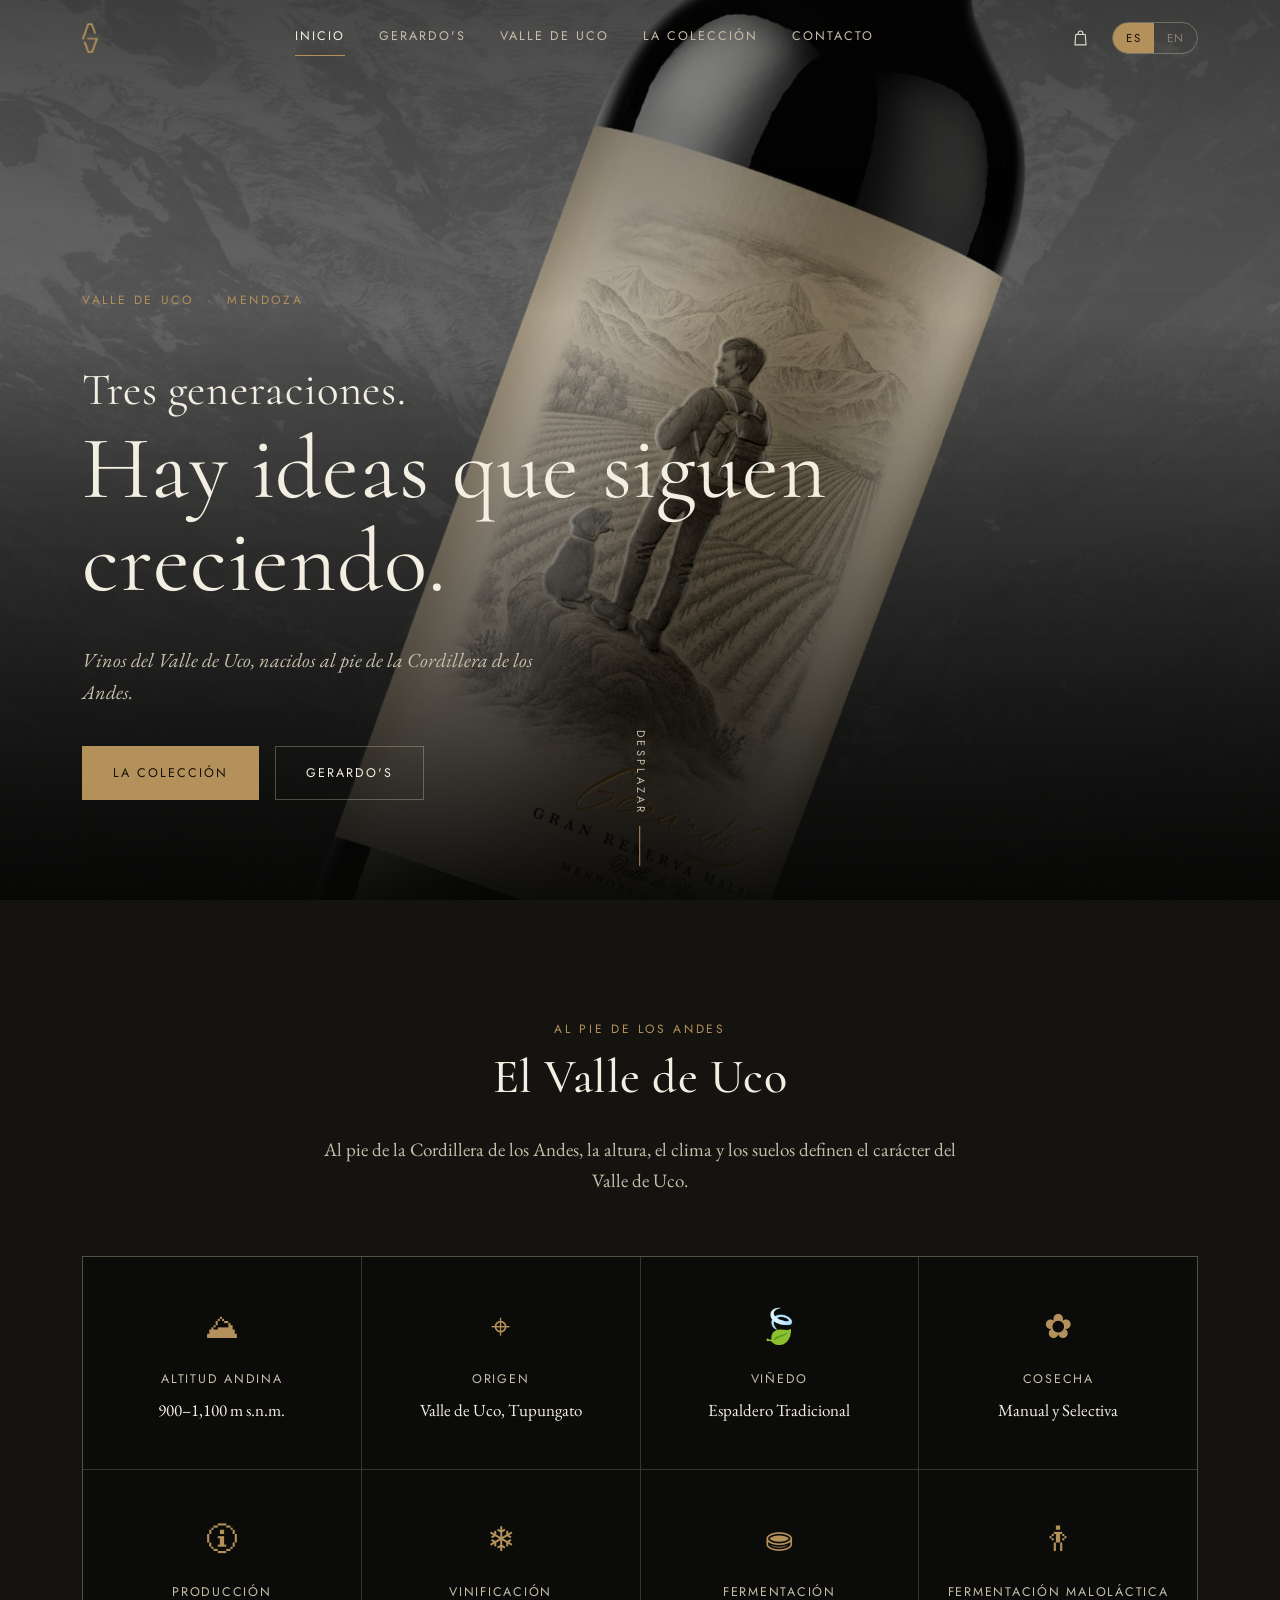
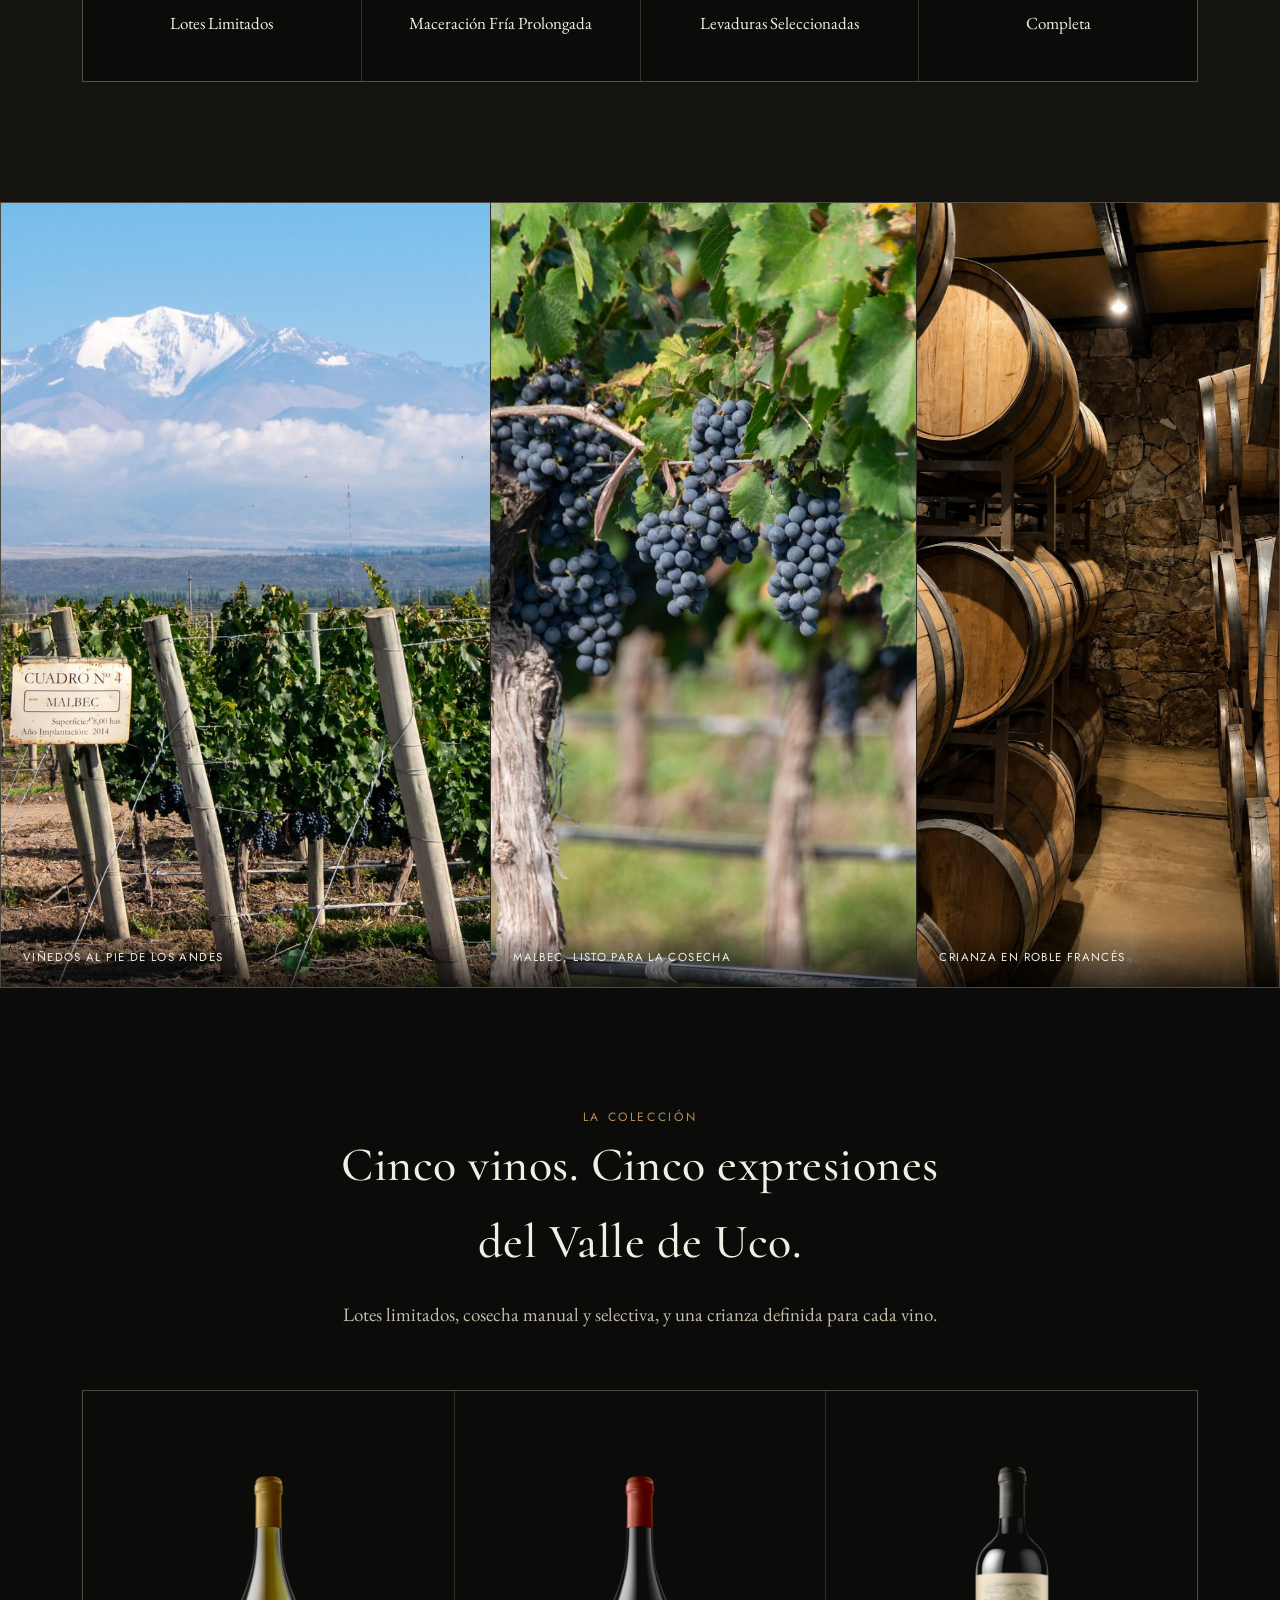
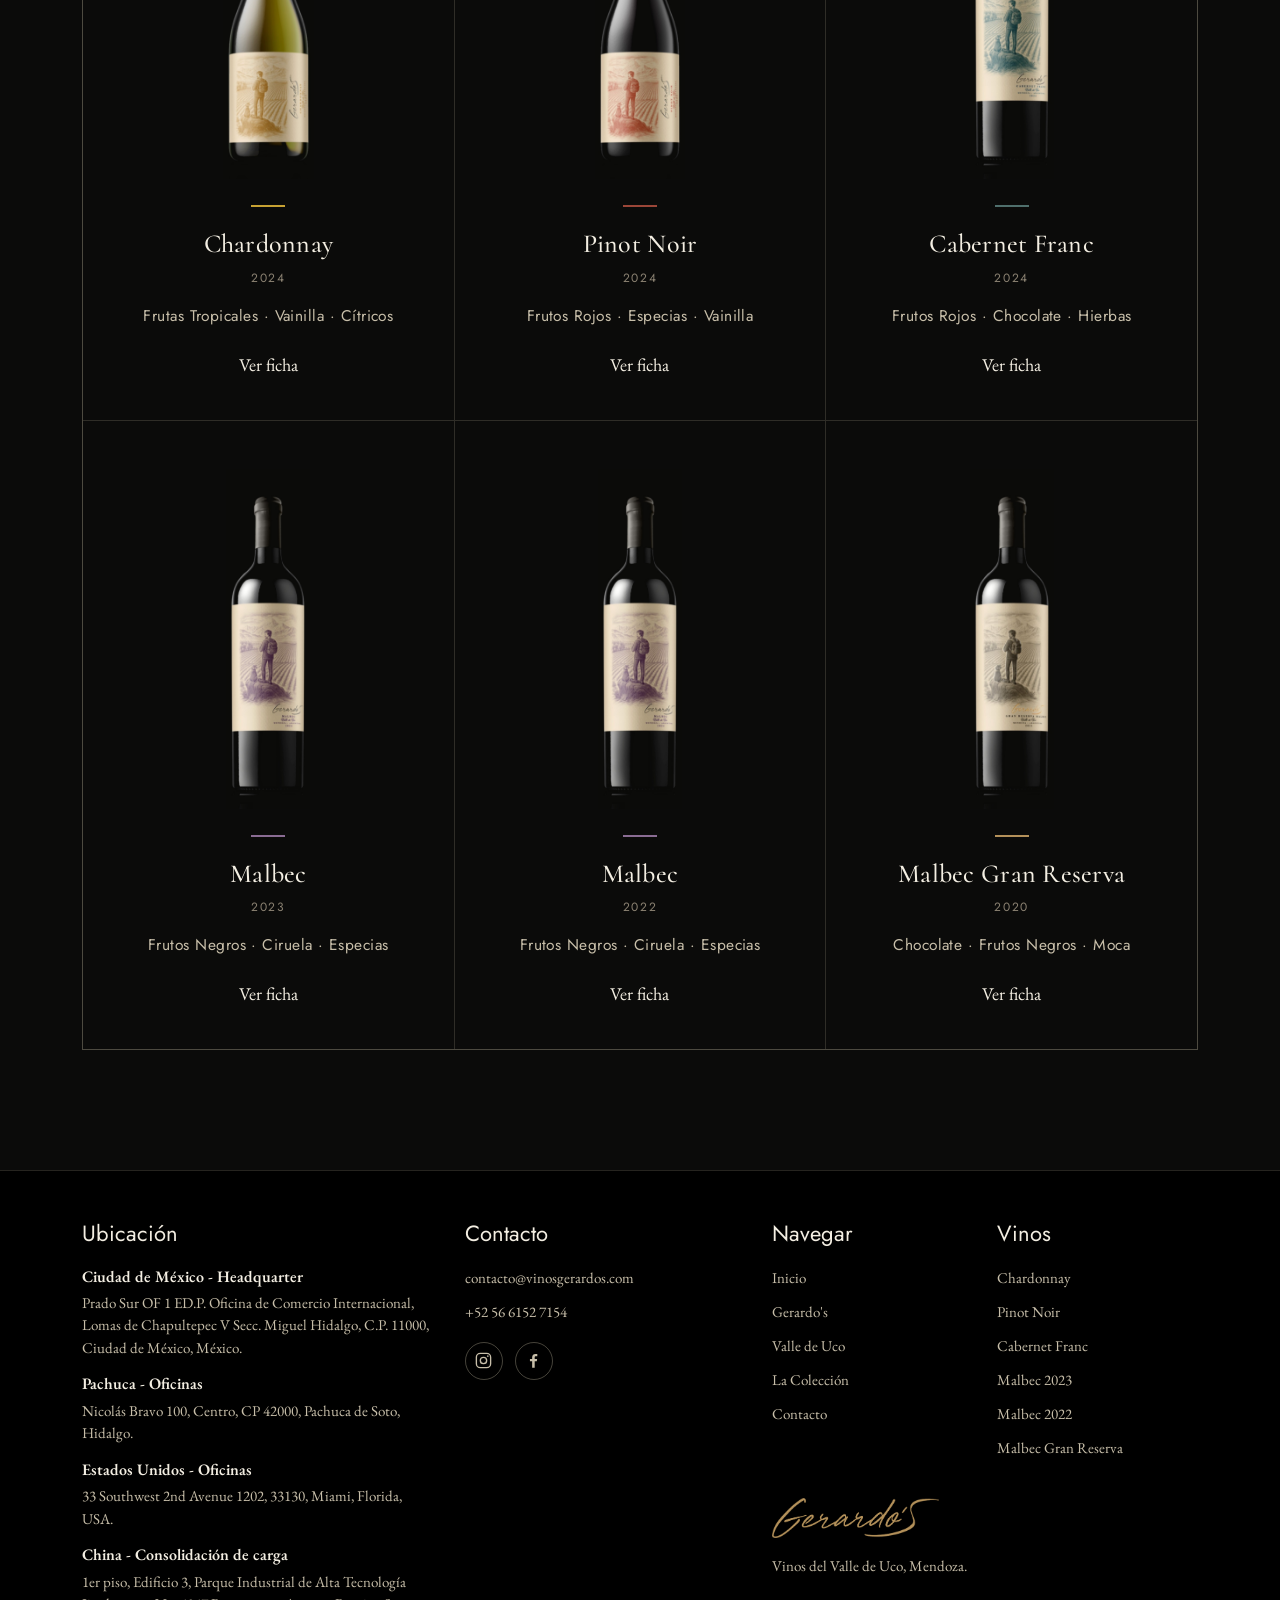
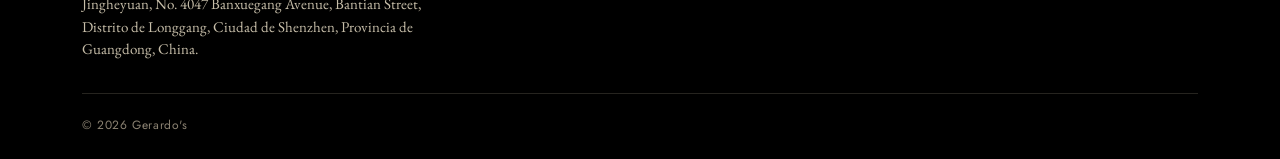
==== commit 78f9ca92: "Refine footer styles and update stylesheet versioning across multiple HTML files" ====
--- a/index.html
+++ b/index.html
@@ -6,7 +6,7 @@
 <title data-title-es="Gerardo's — Vinos de Valle de Uco, Mendoza" data-title-en="Gerardo's — Uco Valley Wines, Mendoza">Gerardo's — Vinos de Valle de Uco, Mendoza</title>
 <meta name="description" content="Gerardo's — vinos de alta gama del Valle de Uco, Mendoza, Argentina. Tres generaciones, una misma tierra.">
 <link rel="preconnect" href="https://fonts.googleapis.com">
-<link rel="stylesheet" href="assets/css/style.css?v=20261025-footer">
+<link rel="stylesheet" href="assets/css/style.css?v=20261025-footer-refined">
 </head>
 <body>
 
--- a/assets/css/style.css
+++ b/assets/css/style.css
@@ -290,17 +290,17 @@
 @media (max-width:600px){.wine-grid{grid-template-columns:1fr;}}
 
 /* footer */
-footer{background:#000;border-top:1px solid var(--line);padding:70px 0 30px;}
-footer>.container{display:grid;grid-template-columns:minmax(0,1.35fr) minmax(0,1fr) minmax(0,1.15fr);column-gap:40px;align-items:start;}
-.footer-grid{grid-column:3;grid-row:1;display:grid;grid-template-columns:1fr;gap:28px;margin:0;}
+footer{background:#000;border-top:1px solid var(--line);padding:48px 0 24px;}
+footer>.container{display:grid;grid-template-columns:minmax(0,1.4fr) minmax(0,1.1fr) minmax(0,1.7fr);column-gap:32px;align-items:start;}
+.footer-grid{grid-column:3;grid-row:1;display:grid;grid-template-columns:repeat(2,minmax(0,1fr));gap:28px 24px;margin:0;align-items:start;min-width:0;}
 .footer-grid h5{font-family:var(--utility);text-transform:uppercase;letter-spacing:.16em;font-size:12px;color:var(--gold);margin-bottom:18px;font-weight:400;}
 .footer-grid a, .footer-grid p{color:var(--mid);font-size:15px;display:block;margin-bottom:10px;}
 .footer-grid a:hover{color:var(--hi);}
-.footer-grid>div:first-child{grid-row:2;}
-.footer-grid>div:nth-child(2){grid-row:1;}
-.footer-grid>div:nth-child(3){grid-row:3;}
-.footer-grid>div:nth-child(2) h5{font-family:var(--utility);font-size:22px;line-height:1.3;color:var(--hi);margin:0 0 18px;font-weight:400;letter-spacing:0;text-transform:none;}
-.footer-contact-locations{grid-column:1 / 3;grid-row:1;display:grid;grid-template-columns:minmax(0,1.35fr) minmax(0,1fr);gap:40px;align-items:start;}
+.footer-grid>div:first-child{grid-column:1 / -1;grid-row:2;}
+.footer-grid>div:nth-child(2){grid-column:1;grid-row:1;}
+.footer-grid>div:nth-child(3){grid-column:2;grid-row:1;}
+.footer-grid>div:nth-child(2) h5,.footer-grid>div:nth-child(3) h5{font-family:var(--utility);font-size:22px;line-height:1.3;color:var(--hi);margin:0 0 18px;font-weight:400;letter-spacing:0;text-transform:none;}
+.footer-contact-locations{grid-column:1 / 3;grid-row:1;display:grid;grid-template-columns:minmax(0,1.4fr) minmax(0,1.1fr);gap:32px;align-items:start;}
 .footer-contact{grid-column:2;grid-row:1;}
 .footer-contact h5,.footer-locations h5{font-family:var(--utility);font-size:22px;line-height:1.3;color:var(--hi);margin:0 0 18px;font-weight:400;letter-spacing:0;text-transform:none;}
 .footer-contact a{color:var(--mid);font-size:15px;display:block;margin-bottom:10px;overflow-wrap:anywhere;}
@@ -311,13 +311,13 @@
 .footer-socials svg{width:19px;height:19px;fill:none;stroke:currentColor;stroke-width:1.7;stroke-linecap:round;stroke-linejoin:round;}
 .footer-socials svg path{fill:currentColor;stroke:none;}
 .footer-socials .social-icon-dot{fill:currentColor;stroke:none;}
-.footer-locations{grid-column:1;grid-row:1;min-width:0;}
-.location-grid{display:grid;grid-template-columns:1fr;gap:16px;}
+.footer-locations{grid-column:1;grid-row:1;min-width:0;margin:0;padding:0;}
+.location-grid{display:grid;grid-template-columns:1fr;gap:14px;}
 .location-card{padding:0;border:0;background:transparent;}
-.location-card h6{font-family:var(--body);font-size:16px;line-height:1.5;font-style:italic;font-weight:600;color:var(--hi);margin:0 0 10px;}
-.location-card address{font-family:var(--body);font-style:italic;color:var(--mid);font-size:15px;line-height:1.65;overflow-wrap:anywhere;}
+.location-card h6{font-family:var(--body);font-size:16px;line-height:1.4;font-style:normal;font-weight:600;color:var(--hi);margin:0 0 4px;}
+.location-card address{font-family:var(--body);font-style:normal;color:var(--mid);font-size:15px;line-height:1.5;overflow-wrap:anywhere;}
 .footer-bottom{
-  grid-column:1 / -1;grid-row:2;display:flex;justify-content:space-between;align-items:center;padding-top:30px;border-top:1px solid var(--line);margin-top:44px;
+  grid-column:1 / -1;grid-row:2;display:flex;justify-content:space-between;align-items:center;padding-top:22px;border-top:1px solid var(--line);margin-top:32px;
   font-family:var(--utility);font-size:12px;letter-spacing:.05em;color:var(--low);flex-wrap:wrap;gap:14px;
 }
 .footer-brand{display:flex;align-items:center;gap:10px;margin-bottom:16px;}
@@ -333,6 +333,7 @@
   .footer-bottom{grid-row:3;}
 }
 @media (max-width:520px){
+  footer{padding-top:32px;}
   footer>.container{grid-template-columns:1fr;gap:28px;}
   .footer-contact-locations{grid-column:1;grid-row:1;grid-template-columns:1fr;gap:28px;}
   .footer-locations,.footer-contact{grid-column:1;grid-row:auto;}
